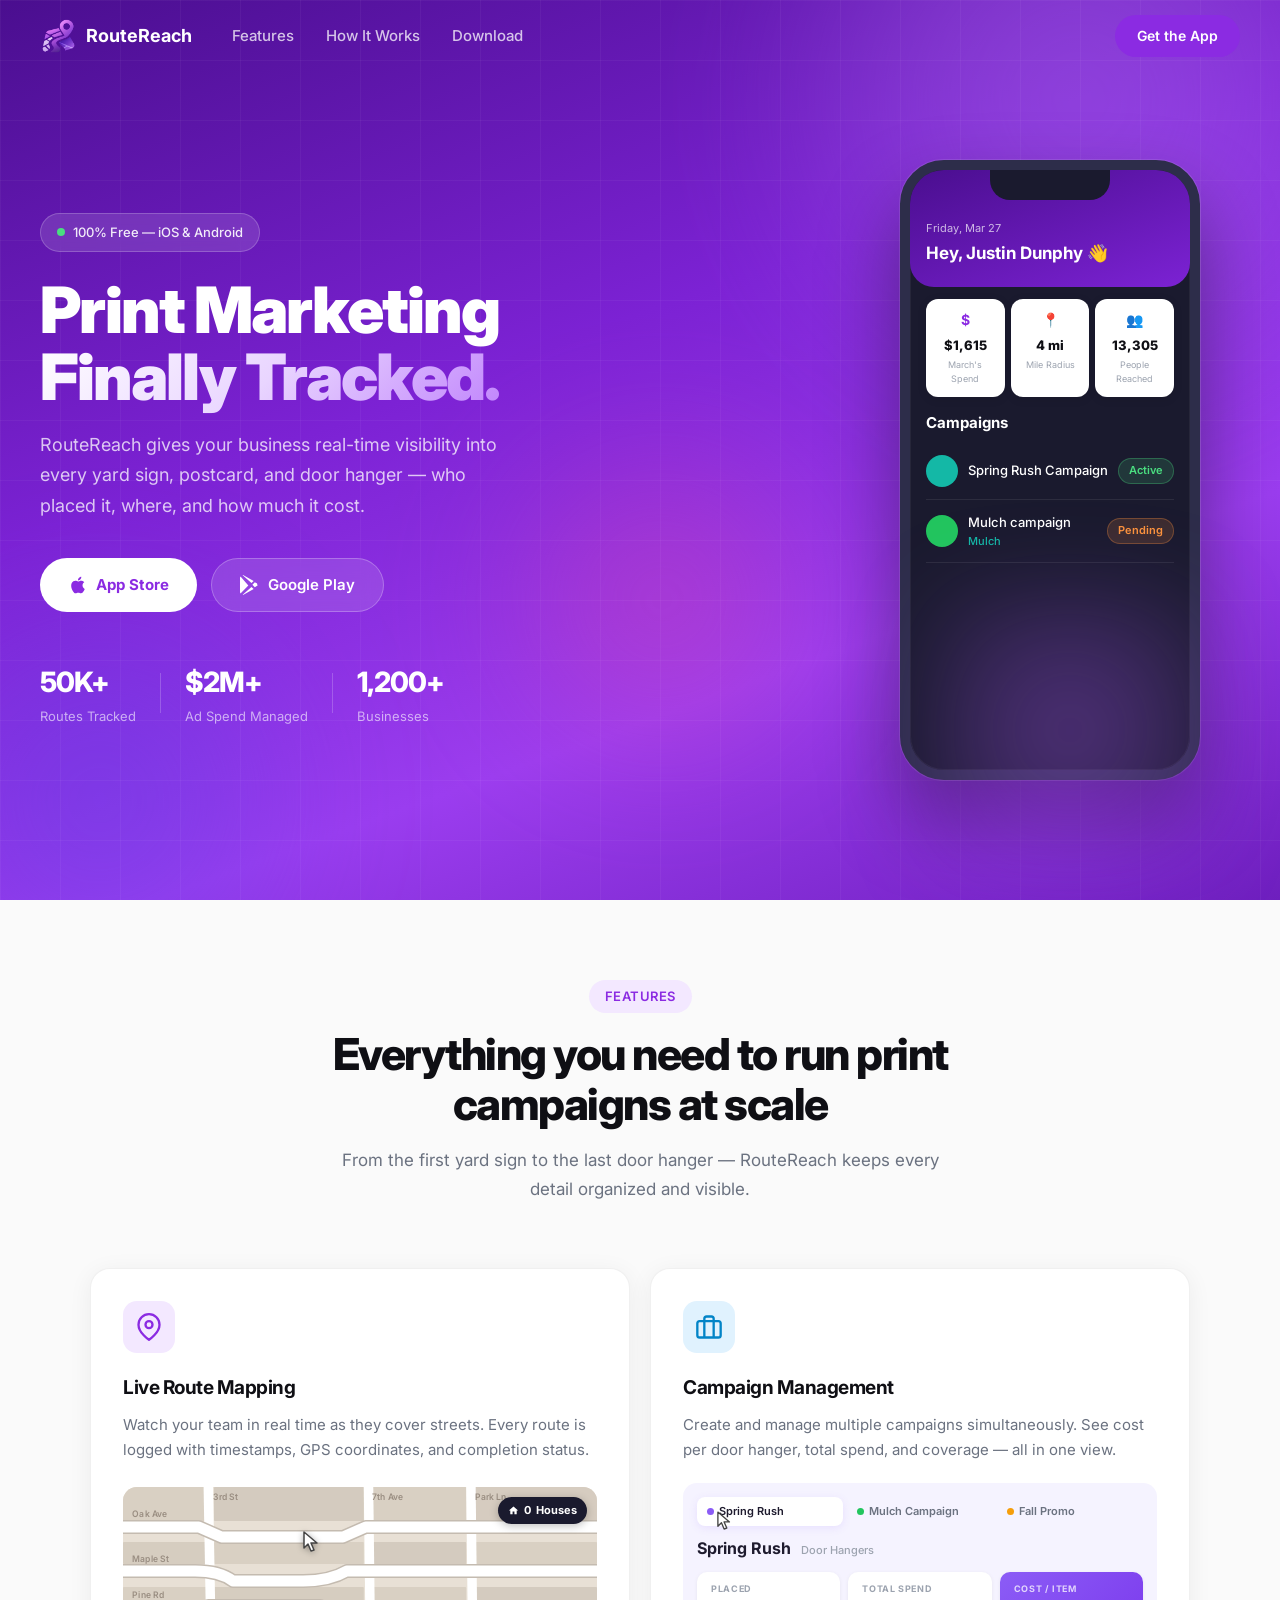
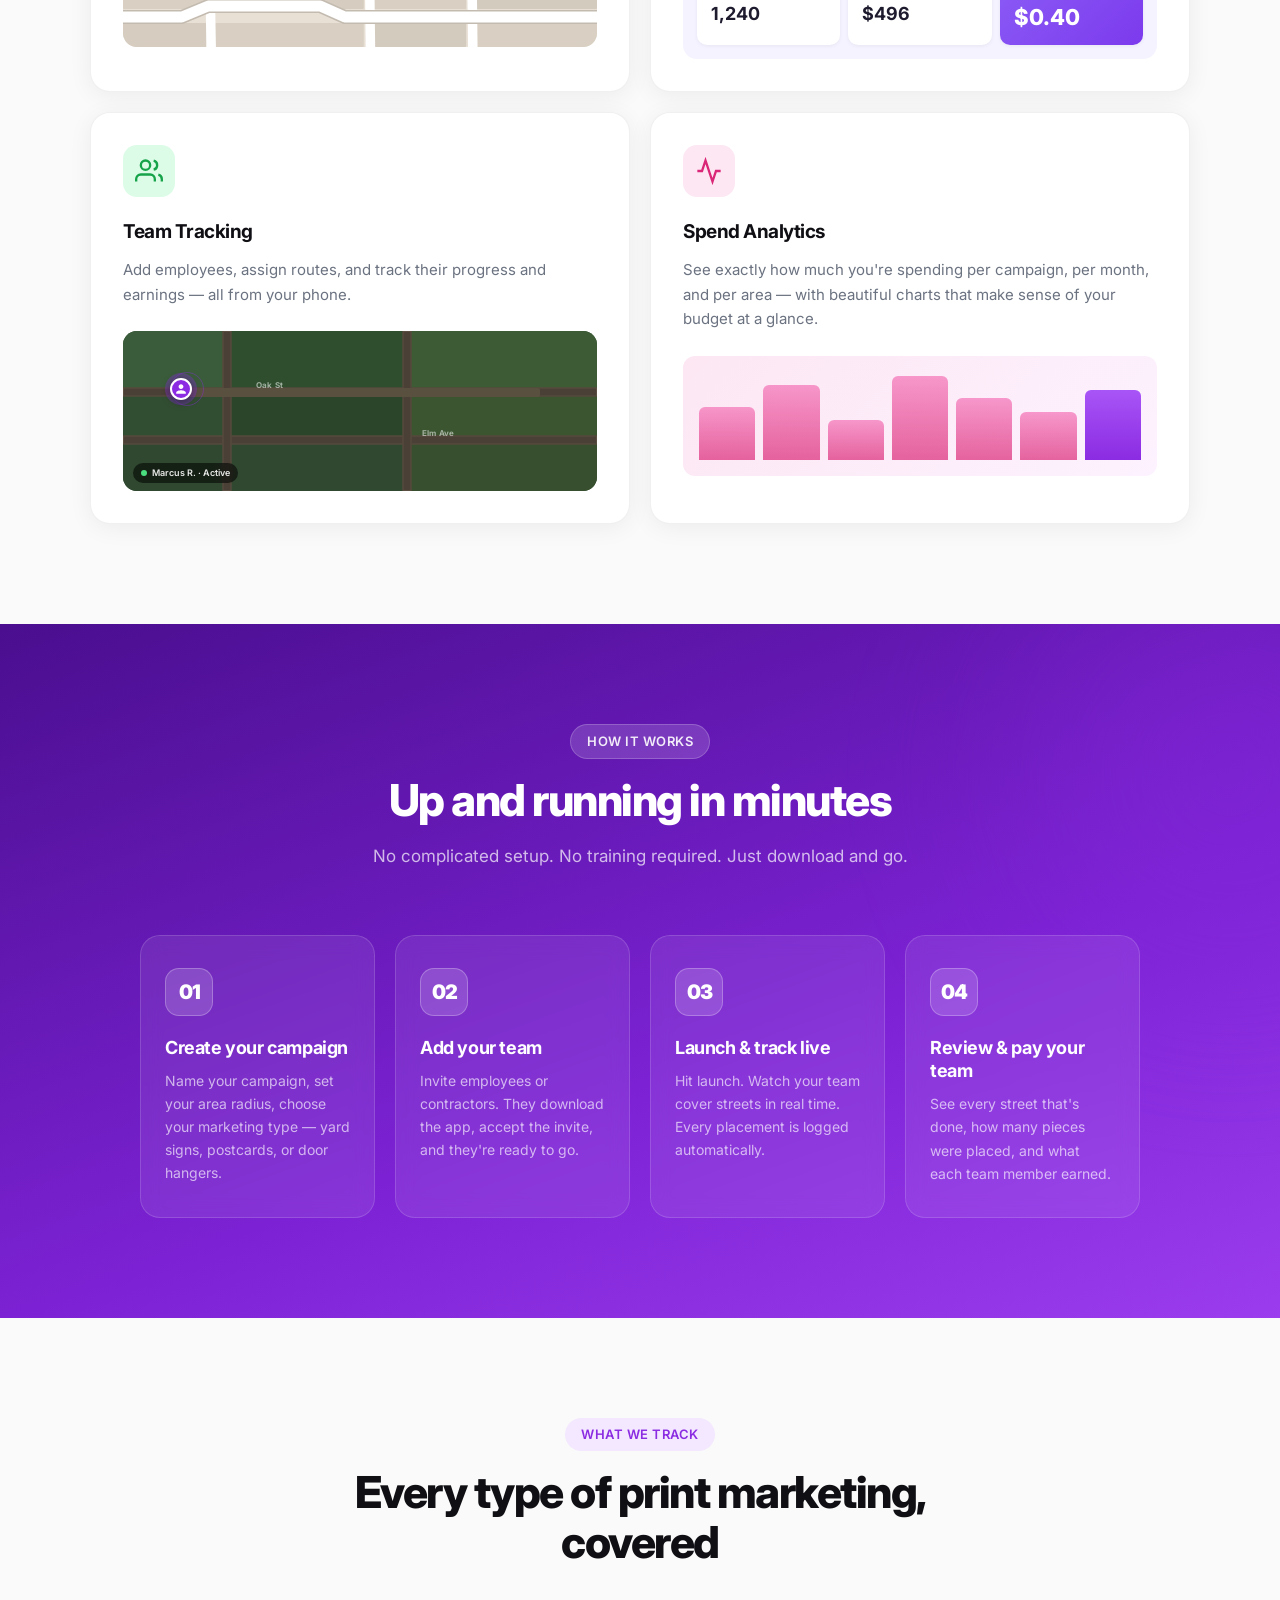
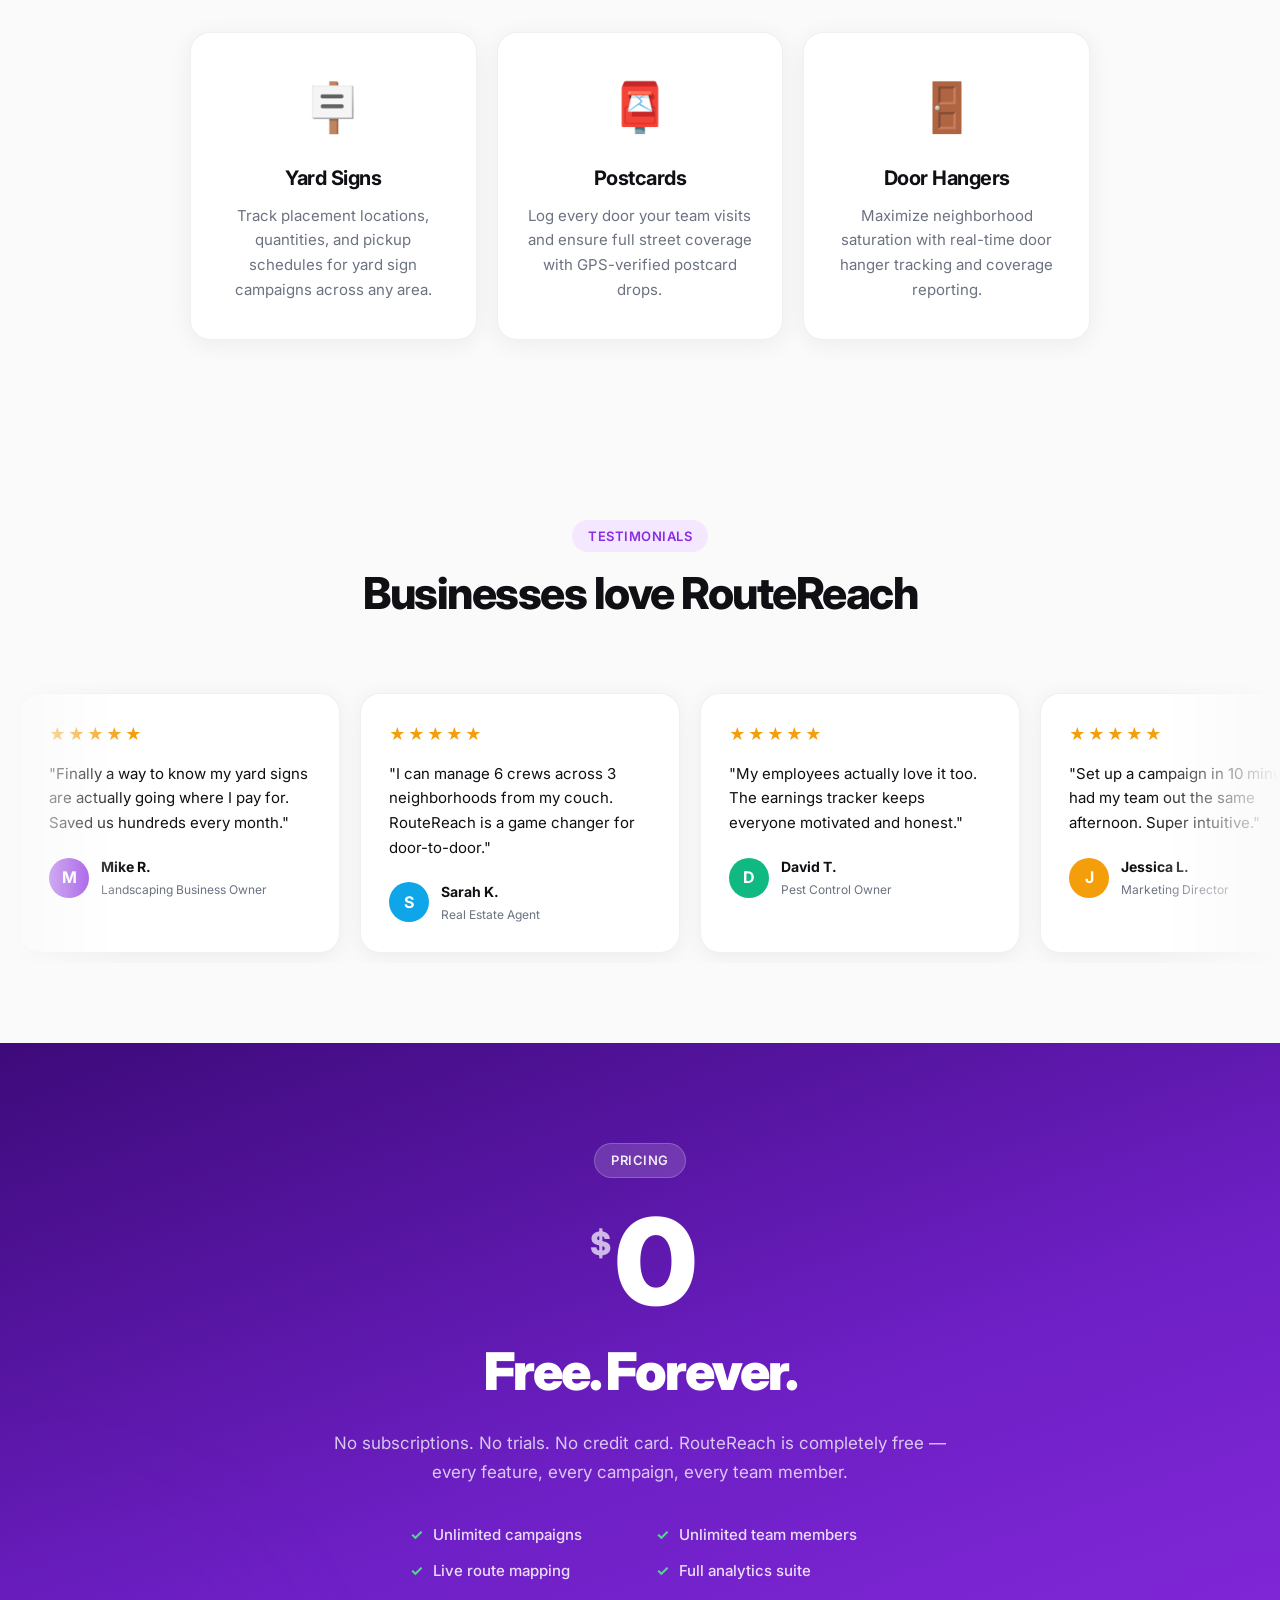
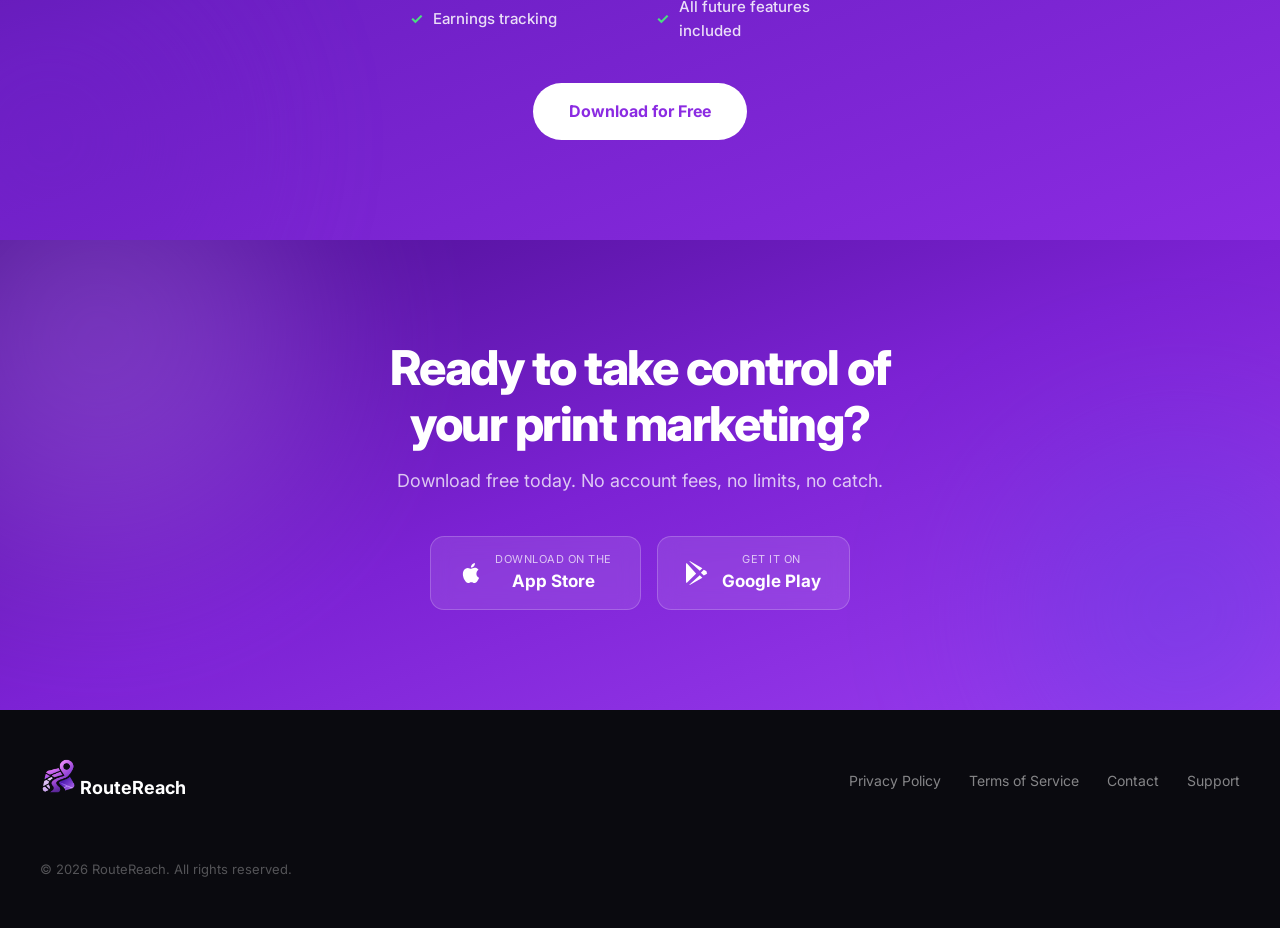
==== index.html @ 781f748a "Initial commit: RouteReach website" ====
<!DOCTYPE html>
<html lang="en">
<head>
  <meta charset="UTF-8" />
  <meta name="viewport" content="width=device-width, initial-scale=1.0" />
  <title>RouteReach — Print Marketing, Tracked.</title>
  <link rel="preconnect" href="https://fonts.googleapis.com" />
  <link rel="preconnect" href="https://fonts.gstatic.com" crossorigin />
  <link href="https://fonts.googleapis.com/css2?family=Inter:wght@300;400;500;600;700;800;900&display=swap" rel="stylesheet" />
  <link rel="stylesheet" href="styles.css" />
</head>
<body>

  <!-- NAV -->
  <nav class="nav" id="nav">
    <div class="nav-inner">
      <div class="nav-logo">
        <img src="RouteReachLOGO.png" alt="RouteReach" class="logo-img" />
        <span class="logo-text">RouteReach</span>
      </div>
      <div class="nav-links">
        <a href="#features">Features</a>
        <a href="#how-it-works">How It Works</a>
        <a href="#download">Download</a>
      </div>
      <div class="nav-cta">
        <a href="#download" class="btn-nav">Get the App</a>
      </div>
    </div>
  </nav>

  <!-- HERO -->
  <section class="hero" id="hero">
    <div class="hero-bg">
      <div class="orb orb-1"></div>
      <div class="orb orb-2"></div>
      <div class="orb orb-3"></div>
      <div class="grid-overlay"></div>
    </div>
    <div class="hero-content">
      <div class="hero-left">
        <div class="hero-badge reveal">
          <span class="badge-dot"></span>
          100% Free — iOS & Android
        </div>
        <h1 class="hero-title reveal">
          Print Marketing<br />
          <span class="gradient-text">Finally Tracked.</span>
        </h1>
        <p class="hero-sub reveal">
          RouteReach gives your business real-time visibility into every yard sign,
          postcard, and door hanger — who placed it, where, and how much it cost.
        </p>
        <div class="hero-buttons reveal">
          <a href="#download" class="btn-primary">
            <svg width="20" height="20" viewBox="0 0 24 24" fill="currentColor"><path d="M18.71 19.5c-.83 1.24-1.71 2.45-3.05 2.47-1.34.03-1.77-.79-3.29-.79-1.53 0-2 .77-3.27.82-1.31.05-2.3-1.32-3.14-2.53C4.25 17 2.94 12.45 4.7 9.39c.87-1.52 2.43-2.48 4.12-2.51 1.28-.02 2.5.87 3.29.87.78 0 2.26-1.07 3.8-.91.65.03 2.47.26 3.64 1.98-.09.06-2.17 1.28-2.15 3.81.03 3.02 2.65 4.03 2.68 4.04-.03.07-.42 1.44-1.38 2.83M13 3.5c.73-.83 1.94-1.46 2.94-1.5.13 1.17-.34 2.35-1.04 3.19-.69.85-1.83 1.51-2.95 1.42-.15-1.15.41-2.35 1.05-3.11z"/></svg>
            App Store
          </a>
          <a href="#download" class="btn-secondary">
            <svg width="20" height="20" viewBox="0 0 24 24" fill="currentColor"><path d="M3.18 23.76c.31.17.67.19 1.01.04l12.2-6.93-2.61-2.61-10.6 9.5zM.54 1.96C.2 2.34 0 2.9 0 3.63v16.74c0 .73.2 1.29.54 1.67l.09.08 9.38-9.38v-.22L.63 1.88l-.09.08zM20.54 10.27l-2.75-1.56-2.92 2.92 2.92 2.92 2.77-1.57c.79-.45.79-1.18-.02-1.71zM4.19.2L16.39 7.13l-2.61 2.61L3.18.24C3.52.09 3.88.11 4.19.2z"/></svg>
            Google Play
          </a>
        </div>
        <div class="hero-stats reveal">
          <div class="stat">
            <span class="stat-num">50K+</span>
            <span class="stat-label">Routes Tracked</span>
          </div>
          <div class="stat-divider"></div>
          <div class="stat">
            <span class="stat-num">$2M+</span>
            <span class="stat-label">Ad Spend Managed</span>
          </div>
          <div class="stat-divider"></div>
          <div class="stat">
            <span class="stat-num">1,200+</span>
            <span class="stat-label">Businesses</span>
          </div>
        </div>
      </div>
      <div class="hero-phone reveal">
      <div class="phone-frame">
        <div class="phone-screen">
          <div class="phone-header">
            <span class="phone-date">Friday, Mar 27</span>
            <h3 class="phone-greeting">Hey, Justin Dunphy 👋</h3>
          </div>
          <div class="phone-cards">
            <div class="phone-card">
              <div class="phone-card-icon">$</div>
              <div class="phone-card-value">$1,615</div>
              <div class="phone-card-label">March's Spend</div>
            </div>
            <div class="phone-card">
              <div class="phone-card-icon">📍</div>
              <div class="phone-card-value">4 mi</div>
              <div class="phone-card-label">Mile Radius</div>
            </div>
            <div class="phone-card">
              <div class="phone-card-icon">👥</div>
              <div class="phone-card-value">13,305</div>
              <div class="phone-card-label">People Reached</div>
            </div>
          </div>
          <div class="phone-section-title">Campaigns</div>
          <div class="phone-campaign">
            <div class="phone-campaign-dot teal"></div>
            <span>Spring Rush Campaign</span>
            <span class="phone-badge active">Active</span>
          </div>
          <div class="phone-campaign">
            <div class="phone-campaign-dot green"></div>
            <div>
              <div>Mulch campaign</div>
              <div class="phone-campaign-sub">Mulch</div>
            </div>
            <span class="phone-badge pending">Pending</span>
          </div>
        </div>
        <div class="phone-notch"></div>
      </div>
      <div class="phone-glow"></div>
    </div>
    </div>
  </section>

  <!-- FEATURES -->
  <section class="features" id="features">
    <div class="section-header reveal">
      <div class="section-badge">Features</div>
      <h2>Everything you need to run print campaigns at scale</h2>
      <p>From the first yard sign to the last door hanger — RouteReach keeps every detail organized and visible.</p>
    </div>

    <div class="features-grid">

      <div class="feature-card reveal card-large">
        <div class="feature-icon-wrap purple">
          <svg width="28" height="28" viewBox="0 0 24 24" fill="none" stroke="currentColor" stroke-width="2"><path d="M21 10c0 7-9 13-9 13s-9-6-9-13a9 9 0 0118 0z"/><circle cx="12" cy="10" r="3"/></svg>
        </div>
        <h3>Live Route Mapping</h3>
        <p>Watch your team in real time as they cover streets. Every route is logged with timestamps, GPS coordinates, and completion status.</p>
        <!-- Click-to-select map animation -->
        <div class="click-map" id="clickMap">

          <svg class="road-svg" viewBox="0 0 500 160" preserveAspectRatio="none" xmlns="http://www.w3.org/2000/svg">
            <!-- City blocks row 1 -->
            <rect x="0"   y="0"  width="88"  height="34" fill="#d9d0c3" rx="1"/>
            <rect x="96"  y="0"  width="158" height="34" fill="#d4cbbf" rx="1"/>
            <rect x="262" y="0"  width="100" height="34" fill="#d9d0c3" rx="1"/>
            <rect x="370" y="0"  width="130" height="34" fill="#d6ccc0" rx="1"/>
            <!-- City blocks row 2 -->
            <rect x="0"   y="55" width="88"  height="22" fill="#d6cdc0" rx="1"/>
            <rect x="96"  y="55" width="158" height="22" fill="#d9d0c3" rx="1"/>
            <rect x="262" y="55" width="100" height="22" fill="#d4cbbf" rx="1"/>
            <rect x="370" y="55" width="130" height="22" fill="#d9d0c3" rx="1"/>
            <!-- City blocks row 3 -->
            <rect x="0"   y="100" width="88"  height="22" fill="#d9d0c3" rx="1"/>
            <rect x="96"  y="100" width="158" height="22" fill="#d6cdc0" rx="1"/>
            <rect x="262" y="100" width="100" height="22" fill="#d9d0c3" rx="1"/>
            <rect x="370" y="100" width="130" height="22" fill="#d4cbbf" rx="1"/>
            <!-- City blocks row 4 -->
            <rect x="0"   y="136" width="88"  height="24" fill="#d6cdc0" rx="1"/>
            <rect x="96"  y="136" width="158" height="24" fill="#d9d0c3" rx="1"/>
            <rect x="262" y="136" width="100" height="24" fill="#d4cbbf" rx="1"/>
            <rect x="370" y="136" width="130" height="24" fill="#d9d0c3" rx="1"/>

            <!-- Cross-streets (white) -->
            <line x1="90"  y1="0" x2="93"  y2="160" stroke="#fff" stroke-width="10"/>
            <line x1="259" y1="0" x2="261" y2="160" stroke="#fff" stroke-width="10"/>
            <line x1="367" y1="0" x2="369" y2="160" stroke="#fff" stroke-width="10"/>

            <!-- Road shadow/outline layer -->
            <path d="M -5,40 L 80,40 L 104,50 L 232,50 L 256,40 L 505,40"
                  fill="none" stroke="#c4bbb0" stroke-width="14" stroke-linecap="round" stroke-linejoin="round"/>
            <path d="M -5,84 L 76,84 Q 102,84 116,94 L 190,94 Q 218,94 236,84 L 505,84"
                  fill="none" stroke="#c4bbb0" stroke-width="14" stroke-linecap="round" stroke-linejoin="round"/>
            <path d="M -5,130 L 62,130 L 90,119 L 208,119 L 234,130 L 505,130"
                  fill="none" stroke="#c4bbb0" stroke-width="14" stroke-linecap="round" stroke-linejoin="round"/>

            <!-- Selectable roads — white base, green when .selected -->
            <path id="cmStreet0" class="cm-road"
                  d="M -5,40 L 80,40 L 104,50 L 232,50 L 256,40 L 505,40"/>
            <path id="cmStreet1" class="cm-road"
                  d="M -5,84 L 76,84 Q 102,84 116,94 L 190,94 Q 218,94 236,84 L 505,84"/>
            <path id="cmStreet2" class="cm-road"
                  d="M -5,130 L 62,130 L 90,119 L 208,119 L 234,130 L 505,130"/>

            <!-- Street name labels -->
            <text x="10" y="30"  class="road-label">Oak Ave</text>
            <text x="10" y="75"  class="road-label">Maple St</text>
            <text x="10" y="111" class="road-label">Pine Rd</text>
            <!-- Cross-street labels -->
            <text x="95"  y="13" class="road-label">3rd St</text>
            <text x="263" y="13" class="road-label">7th Ave</text>
            <text x="371" y="13" class="road-label">Park Ln</text>
          </svg>

          <!-- Cursor -->
          <div class="map-cursor" id="mapCursor">
            <svg width="18" height="22" viewBox="0 0 18 22" fill="none">
              <path d="M1 1L1 17L5 13L8 20L11 19L8 12L14 12Z" fill="white" stroke="#444" stroke-width="1.5" stroke-linejoin="round"/>
            </svg>
            <div class="cursor-ripple" id="cursorRipple"></div>
          </div>

          <!-- House counter top-right -->
          <div class="house-counter" id="houseCounter">
            <svg width="11" height="11" viewBox="0 0 24 24" fill="currentColor"><path d="M10 20v-6h4v6h5v-8h3L12 3 2 12h3v8z"/></svg>
            <span id="houseCountNum">0</span> Houses
          </div>

          <!-- Toast -->
          <div class="house-toast" id="houseToast">+32 houses</div>

        </div>
      </div>

      <div class="feature-card reveal card-large">
        <div class="feature-icon-wrap blue">
          <svg width="28" height="28" viewBox="0 0 24 24" fill="none" stroke="currentColor" stroke-width="2"><rect x="2" y="7" width="20" height="14" rx="2"/><path d="M16 21V5a2 2 0 00-2-2h-4a2 2 0 00-2 2v16"/></svg>
        </div>
        <h3>Campaign Management</h3>
        <p>Create and manage multiple campaigns simultaneously. See cost per door hanger, total spend, and coverage — all in one view.</p>
        <!-- Campaign switcher animation -->
        <div class="camp-demo" id="campDemo">
          <!-- Tab row -->
          <div class="camp-tabs">
            <div class="camp-tab selected" id="campItem0">
              <span class="camp-tab-dot" style="background:#8b5cf6"></span>
              Spring Rush
            </div>
            <div class="camp-tab" id="campItem1">
              <span class="camp-tab-dot" style="background:#22c55e"></span>
              Mulch Campaign
            </div>
            <div class="camp-tab" id="campItem2">
              <span class="camp-tab-dot" style="background:#f59e0b"></span>
              Fall Promo
            </div>
          </div>
          <!-- Detail body -->
          <div class="camp-body">
            <div class="camp-body-header">
              <span class="camp-body-name" id="campDetailName">Spring Rush</span>
              <span class="camp-body-type" id="campStatType">Door Hangers</span>
            </div>
            <div class="camp-stats-row">
              <div class="camp-stat-box">
                <div class="camp-stat-lbl">Placed</div>
                <div class="camp-stat-val" id="campStatPlaced">1,240</div>
              </div>
              <div class="camp-stat-box">
                <div class="camp-stat-lbl">Total Spend</div>
                <div class="camp-stat-val" id="campStatSpend">$496</div>
              </div>
              <div class="camp-stat-box camp-highlight-box">
                <div class="camp-stat-lbl">Cost / Item</div>
                <div class="camp-stat-val camp-highlight-val" id="campStatCost">$0.40</div>
              </div>
            </div>
          </div>
          <!-- Animated cursor -->
          <div class="camp-cursor" id="campCursor">
            <svg width="16" height="20" viewBox="0 0 18 22" fill="none">
              <path d="M1 1L1 17L5 13L8 20L11 19L8 12L14 12Z" fill="white" stroke="#444" stroke-width="1.5" stroke-linejoin="round"/>
            </svg>
            <div class="camp-ripple" id="campRipple"></div>
          </div>
        </div>
      </div>

      <div class="feature-card reveal card-large">
        <div class="feature-icon-wrap green">
          <svg width="28" height="28" viewBox="0 0 24 24" fill="none" stroke="currentColor" stroke-width="2"><path d="M17 21v-2a4 4 0 00-4-4H5a4 4 0 00-4 4v2"/><circle cx="9" cy="7" r="4"/><path d="M23 21v-2a4 4 0 00-3-3.87M16 3.13a4 4 0 010 7.75"/></svg>
        </div>
        <h3>Team Tracking</h3>
        <p>Add employees, assign routes, and track their progress and earnings — all from your phone.</p>
        <!-- Walker animation (reused from route mapping) -->
        <div class="live-map">
          <div class="sat-block sb-1"></div>
          <div class="sat-block sb-2"></div>
          <div class="sat-block sb-3"></div>
          <div class="sat-block sb-4"></div>
          <div class="sat-block sb-5"></div>
          <div class="sat-block sb-6"></div>
          <div class="sat-block sb-7"></div>
          <div class="sat-block sb-8"></div>
          <div class="sat-street sat-h" style="top:38%"></div>
          <div class="sat-street sat-h" style="top:68%"></div>
          <div class="sat-street sat-v" style="left:22%"></div>
          <div class="sat-street sat-v" style="left:60%"></div>
          <div class="sat-label" style="top:30%; left:28%">Oak St</div>
          <div class="sat-label" style="top:60%; left:63%">Elm Ave</div>
          <div class="active-street">
            <div class="street-complete-fill"></div>
          </div>
          <div class="emp-walker">
            <div class="walker-avatar">
              <svg width="12" height="12" viewBox="0 0 24 24" fill="white"><path d="M12 12c2.7 0 4.8-2.1 4.8-4.8S14.7 2.4 12 2.4 7.2 4.5 7.2 7.2 9.3 12 12 12zm0 2.4c-3.2 0-9.6 1.6-9.6 4.8v2.4h19.2v-2.4c0-3.2-6.4-4.8-9.6-4.8z"/></svg>
            </div>
            <div class="walker-pulse"></div>
          </div>
          <div class="complete-badge">
            <svg width="12" height="12" viewBox="0 0 24 24" fill="none" stroke="currentColor" stroke-width="3"><polyline points="20 6 9 17 4 12"/></svg>
            Complete
          </div>
          <div class="gps-ring"></div>
          <div class="map-stat-overlay">
            <div class="map-stat-row">
              <span class="map-stat-dot"></span>
              <span class="map-stat-text">Marcus R. · Active</span>
            </div>
          </div>
        </div>
      </div>

      <div class="feature-card reveal card-large card-right">
        <div class="feature-icon-wrap pink">
          <svg width="28" height="28" viewBox="0 0 24 24" fill="none" stroke="currentColor" stroke-width="2"><polyline points="22 12 18 12 15 21 9 3 6 12 2 12"/></svg>
        </div>
        <h3>Spend Analytics</h3>
        <p>See exactly how much you're spending per campaign, per month, and per area — with beautiful charts that make sense of your budget at a glance.</p>
        <div class="feature-visual chart-visual">
          <div class="chart-bar" style="height:60%"></div>
          <div class="chart-bar" style="height:85%"></div>
          <div class="chart-bar" style="height:45%"></div>
          <div class="chart-bar" style="height:95%"></div>
          <div class="chart-bar" style="height:70%"></div>
          <div class="chart-bar" style="height:55%"></div>
          <div class="chart-bar active" style="height:80%"></div>
        </div>
      </div>

    </div>
  </section>

  <!-- HOW IT WORKS -->
  <section class="how-it-works" id="how-it-works">
    <div class="hiw-bg">
      <div class="orb orb-4"></div>
    </div>
    <div class="section-header reveal">
      <div class="section-badge light">How It Works</div>
      <h2>Up and running in minutes</h2>
      <p>No complicated setup. No training required. Just download and go.</p>
    </div>

    <div class="steps-grid">
      <div class="step-card reveal">
        <div class="step-num-badge">01</div>
        <h3>Create your campaign</h3>
        <p>Name your campaign, set your area radius, choose your marketing type — yard signs, postcards, or door hangers.</p>
      </div>
      <div class="step-card reveal">
        <div class="step-num-badge">02</div>
        <h3>Add your team</h3>
        <p>Invite employees or contractors. They download the app, accept the invite, and they're ready to go.</p>
      </div>
      <div class="step-card reveal">
        <div class="step-num-badge">03</div>
        <h3>Launch & track live</h3>
        <p>Hit launch. Watch your team cover streets in real time. Every placement is logged automatically.</p>
      </div>
      <div class="step-card reveal">
        <div class="step-num-badge">04</div>
        <h3>Review & pay your team</h3>
        <p>See every street that's done, how many pieces were placed, and what each team member earned.</p>
      </div>
    </div>
  </section>

  <!-- MARKETING TYPES -->
  <section class="types-section">
    <div class="section-header reveal">
      <div class="section-badge">What We Track</div>
      <h2>Every type of print marketing, covered</h2>
    </div>
    <div class="types-grid">
      <div class="type-card reveal">
        <div class="type-emoji">🪧</div>
        <h3>Yard Signs</h3>
        <p>Track placement locations, quantities, and pickup schedules for yard sign campaigns across any area.</p>
      </div>
      <div class="type-card reveal">
        <div class="type-emoji">📮</div>
        <h3>Postcards</h3>
        <p>Log every door your team visits and ensure full street coverage with GPS-verified postcard drops.</p>
      </div>
      <div class="type-card reveal">
        <div class="type-emoji">🚪</div>
        <h3>Door Hangers</h3>
        <p>Maximize neighborhood saturation with real-time door hanger tracking and coverage reporting.</p>
      </div>
    </div>
  </section>

  <!-- SOCIAL PROOF -->
  <section class="social-proof">
    <div class="section-header reveal">
      <div class="section-badge">Testimonials</div>
      <h2>Businesses love RouteReach</h2>
    </div>
    <div class="testimonials-track">
      <div class="testimonials-inner">
        <div class="testimonial">
          <div class="testimonial-stars">★★★★★</div>
          <p>"Finally a way to know my yard signs are actually going where I pay for. Saved us hundreds every month."</p>
          <div class="testimonial-author">
            <div class="author-avatar" style="background:#8B2BE2">M</div>
            <div>
              <div class="author-name">Mike R.</div>
              <div class="author-role">Landscaping Business Owner</div>
            </div>
          </div>
        </div>
        <div class="testimonial">
          <div class="testimonial-stars">★★★★★</div>
          <p>"I can manage 6 crews across 3 neighborhoods from my couch. RouteReach is a game changer for door-to-door."</p>
          <div class="testimonial-author">
            <div class="author-avatar" style="background:#0ea5e9">S</div>
            <div>
              <div class="author-name">Sarah K.</div>
              <div class="author-role">Real Estate Agent</div>
            </div>
          </div>
        </div>
        <div class="testimonial">
          <div class="testimonial-stars">★★★★★</div>
          <p>"My employees actually love it too. The earnings tracker keeps everyone motivated and honest."</p>
          <div class="testimonial-author">
            <div class="author-avatar" style="background:#10b981">D</div>
            <div>
              <div class="author-name">David T.</div>
              <div class="author-role">Pest Control Owner</div>
            </div>
          </div>
        </div>
        <div class="testimonial">
          <div class="testimonial-stars">★★★★★</div>
          <p>"Set up a campaign in 10 minutes, had my team out the same afternoon. Super intuitive."</p>
          <div class="testimonial-author">
            <div class="author-avatar" style="background:#f59e0b">J</div>
            <div>
              <div class="author-name">Jessica L.</div>
              <div class="author-role">Marketing Director</div>
            </div>
          </div>
        </div>
        <div class="testimonial">
          <div class="testimonial-stars">★★★★★</div>
          <p>"The spend analytics alone is worth it. I cut our wasted budget by 30% in the first month."</p>
          <div class="testimonial-author">
            <div class="author-avatar" style="background:#ef4444">C</div>
            <div>
              <div class="author-name">Carlos M.</div>
              <div class="author-role">Home Services Franchise</div>
            </div>
          </div>
        </div>
        <!-- duplicate for loop -->
        <div class="testimonial">
          <div class="testimonial-stars">★★★★★</div>
          <p>"Finally a way to know my yard signs are actually going where I pay for. Saved us hundreds every month."</p>
          <div class="testimonial-author">
            <div class="author-avatar" style="background:#8B2BE2">M</div>
            <div>
              <div class="author-name">Mike R.</div>
              <div class="author-role">Landscaping Business Owner</div>
            </div>
          </div>
        </div>
        <div class="testimonial">
          <div class="testimonial-stars">★★★★★</div>
          <p>"I can manage 6 crews across 3 neighborhoods from my couch. RouteReach is a game changer for door-to-door."</p>
          <div class="testimonial-author">
            <div class="author-avatar" style="background:#0ea5e9">S</div>
            <div>
              <div class="author-name">Sarah K.</div>
              <div class="author-role">Real Estate Agent</div>
            </div>
          </div>
        </div>
        <div class="testimonial">
          <div class="testimonial-stars">★★★★★</div>
          <p>"My employees actually love it too. The earnings tracker keeps everyone motivated and honest."</p>
          <div class="testimonial-author">
            <div class="author-avatar" style="background:#10b981">D</div>
            <div>
              <div class="author-name">David T.</div>
              <div class="author-role">Pest Control Owner</div>
            </div>
          </div>
        </div>
      </div>
    </div>
  </section>

  <!-- FREE FOREVER -->
  <section class="free-section" id="pricing">
    <div class="free-bg">
      <div class="orb orb-5"></div>
    </div>
    <div class="free-inner">
      <div class="free-tag reveal">Pricing</div>
      <div class="free-price-display reveal">
        <span class="free-dollar">$</span>
        <span class="free-zero">0</span>
      </div>
      <h2 class="free-headline reveal">Free. Forever.</h2>
      <p class="free-sub reveal">No subscriptions. No trials. No credit card. RouteReach is completely free — every feature, every campaign, every team member.</p>
      <div class="free-perks reveal">
        <div class="free-perk"><span class="check">✓</span> Unlimited campaigns</div>
        <div class="free-perk"><span class="check">✓</span> Unlimited team members</div>
        <div class="free-perk"><span class="check">✓</span> Live route mapping</div>
        <div class="free-perk"><span class="check">✓</span> Full analytics suite</div>
        <div class="free-perk"><span class="check">✓</span> Earnings tracking</div>
        <div class="free-perk"><span class="check">✓</span> All future features included</div>
      </div>
      <a href="#download" class="btn-primary free-cta reveal">Download for Free</a>
    </div>
  </section>

  <!-- DOWNLOAD CTA -->
  <section class="download-cta" id="download">
    <div class="cta-bg">
      <div class="orb orb-6"></div>
      <div class="orb orb-7"></div>
    </div>
    <div class="cta-content reveal">
      <h2>Ready to take control of your print marketing?</h2>
      <p>Download free today. No account fees, no limits, no catch.</p>
      <div class="cta-buttons">
        <a href="#" class="btn-store">
          <svg width="24" height="24" viewBox="0 0 24 24" fill="currentColor"><path d="M18.71 19.5c-.83 1.24-1.71 2.45-3.05 2.47-1.34.03-1.77-.79-3.29-.79-1.53 0-2 .77-3.27.82-1.31.05-2.3-1.32-3.14-2.53C4.25 17 2.94 12.45 4.7 9.39c.87-1.52 2.43-2.48 4.12-2.51 1.28-.02 2.5.87 3.29.87.78 0 2.26-1.07 3.8-.91.65.03 2.47.26 3.64 1.98-.09.06-2.17 1.28-2.15 3.81.03 3.02 2.65 4.03 2.68 4.04-.03.07-.42 1.44-1.38 2.83M13 3.5c.73-.83 1.94-1.46 2.94-1.5.13 1.17-.34 2.35-1.04 3.19-.69.85-1.83 1.51-2.95 1.42-.15-1.15.41-2.35 1.05-3.11z"/></svg>
          <div>
            <div class="store-sub">Download on the</div>
            <div class="store-name">App Store</div>
          </div>
        </a>
        <a href="#" class="btn-store">
          <svg width="24" height="24" viewBox="0 0 24 24" fill="currentColor"><path d="M3.18 23.76c.31.17.67.19 1.01.04l12.2-6.93-2.61-2.61-10.6 9.5zM.54 1.96C.2 2.34 0 2.9 0 3.63v16.74c0 .73.2 1.29.54 1.67l.09.08 9.38-9.38v-.22L.63 1.88l-.09.08zM20.54 10.27l-2.75-1.56-2.92 2.92 2.92 2.92 2.77-1.57c.79-.45.79-1.18-.02-1.71zM4.19.2L16.39 7.13l-2.61 2.61L3.18.24C3.52.09 3.88.11 4.19.2z"/></svg>
          <div>
            <div class="store-sub">Get it on</div>
            <div class="store-name">Google Play</div>
          </div>
        </a>
      </div>
    </div>
  </section>

  <!-- FOOTER -->
  <footer class="footer">
    <div class="footer-inner">
      <div class="footer-logo">
        <img src="RouteReachLOGO.png" alt="RouteReach" class="logo-img" />
        <span class="logo-text">RouteReach</span>
      </div>
      <div class="footer-links">
        <a href="privacy.html">Privacy Policy</a>
        <a href="terms.html">Terms of Service</a>
        <a href="#">Contact</a>
        <a href="#">Support</a>
      </div>
      <div class="footer-copy">© 2026 RouteReach. All rights reserved.</div>
    </div>
  </footer>

  <script src="script.js"></script>
</body>
</html>
---- styles.css ----
/* ============================================================
   ROUTEREACH — STYLES
   ============================================================ */

*, *::before, *::after {
  box-sizing: border-box;
  margin: 0;
  padding: 0;
}

:root {
  --purple: #8B2BE2;
  --purple-light: #a855f7;
  --purple-dark: #6d1fc4;
  --purple-pale: #f3e8ff;
  --bg: #fafafa;
  --bg-dark: #0a0a0f;
  --text: #0f0f14;
  --text-muted: #6b7280;
  --white: #ffffff;
  --border: rgba(139, 43, 226, 0.15);
  --card-shadow: 0 4px 24px rgba(0,0,0,0.06);
  --card-shadow-hover: 0 12px 40px rgba(139,43,226,0.15);
  --radius: 20px;
  --radius-sm: 12px;
}

html {
  scroll-behavior: smooth;
}

body {
  font-family: 'Inter', -apple-system, BlinkMacSystemFont, sans-serif;
  background: var(--bg);
  color: var(--text);
  overflow-x: hidden;
  line-height: 1.6;
}

/* ============================================================
   NAV
   ============================================================ */
.nav {
  position: fixed;
  top: 0;
  left: 0;
  right: 0;
  z-index: 100;
  padding: 0 24px;
  height: 72px;
  display: flex;
  align-items: center;
  transition: background 0.3s, backdrop-filter 0.3s, box-shadow 0.3s;
}

.nav.scrolled {
  background: rgba(255,255,255,0.85);
  backdrop-filter: blur(20px);
  -webkit-backdrop-filter: blur(20px);
  box-shadow: 0 1px 0 rgba(0,0,0,0.08);
}

.nav.scrolled .logo-text {
  color: var(--text);
}

.nav.scrolled .nav-links a {
  color: var(--text-muted);
}

.nav.scrolled .nav-links a:hover {
  color: var(--purple);
}

.nav-inner {
  max-width: 1200px;
  width: 100%;
  margin: 0 auto;
  display: flex;
  align-items: center;
  gap: 40px;
}

.nav-logo {
  display: flex;
  align-items: center;
  gap: 10px;
  text-decoration: none;
}

.logo-img {
  width: 36px;
  height: 36px;
  object-fit: contain;
  border-radius: 8px;
}

.logo-text {
  font-weight: 700;
  font-size: 18px;
  color: white;
  transition: color 0.3s;
}


.nav-links {
  display: flex;
  gap: 32px;
}

.nav-links a {
  text-decoration: none;
  font-size: 15px;
  font-weight: 500;
  color: rgba(255,255,255,0.75);
  transition: color 0.3s;
}

.nav-links a:hover {
  color: var(--purple);
}


.nav-cta {
  margin-left: auto;
}

.btn-nav {
  display: inline-flex;
  align-items: center;
  padding: 10px 22px;
  border-radius: 100px;
  background: var(--purple);
  color: white;
  font-size: 14px;
  font-weight: 600;
  text-decoration: none;
  transition: transform 0.2s, box-shadow 0.2s;
}

.btn-nav:hover {
  transform: translateY(-1px);
  box-shadow: 0 6px 20px rgba(139,43,226,0.35);
}

/* ============================================================
   HERO
   ============================================================ */
.hero {
  min-height: 100vh;
  background: linear-gradient(160deg, #4a0e8f 0%, #7c22d4 40%, #9b3def 70%, #6e1fbe 100%);
  display: flex;
  align-items: center;
  position: relative;
  overflow: hidden;
  padding: 120px 24px 80px;
}

.hero-bg {
  position: absolute;
  inset: 0;
  pointer-events: none;
  z-index: 1;
}

.orb {
  position: absolute;
  border-radius: 50%;
  filter: blur(80px);
  opacity: 0.4;
}

.orb-1 {
  width: 600px;
  height: 600px;
  background: radial-gradient(circle, #c084fc, transparent);
  top: -200px;
  right: -100px;
  animation: orbFloat 8s ease-in-out infinite;
}

.orb-2 {
  width: 400px;
  height: 400px;
  background: radial-gradient(circle, #4f46e5, transparent);
  bottom: -100px;
  left: -100px;
  animation: orbFloat 10s ease-in-out infinite reverse;
}

.orb-3 {
  width: 300px;
  height: 300px;
  background: radial-gradient(circle, #ec4899, transparent);
  top: 50%;
  left: 40%;
  animation: orbFloat 12s ease-in-out infinite;
}

.orb-4 {
  width: 500px;
  height: 500px;
  background: radial-gradient(circle, #8B2BE2, transparent);
  top: -100px;
  right: -200px;
  animation: orbFloat 9s ease-in-out infinite;
}

.orb-5 {
  width: 400px;
  height: 400px;
  background: radial-gradient(circle, #6d1fc4, transparent);
  bottom: -100px;
  left: -150px;
  animation: orbFloat 11s ease-in-out infinite reverse;
}

.orb-6 {
  width: 500px;
  height: 500px;
  background: radial-gradient(circle, #c084fc, transparent);
  top: -150px;
  left: -150px;
  animation: orbFloat 8s ease-in-out infinite;
}

.orb-7 {
  width: 400px;
  height: 400px;
  background: radial-gradient(circle, #4f46e5, transparent);
  bottom: -100px;
  right: -100px;
  animation: orbFloat 12s ease-in-out infinite reverse;
}

@keyframes orbFloat {
  0%, 100% { transform: translate(0, 0) scale(1); }
  33% { transform: translate(20px, -30px) scale(1.05); }
  66% { transform: translate(-15px, 20px) scale(0.97); }
}

.grid-overlay {
  position: absolute;
  inset: 0;
  background-image:
    linear-gradient(rgba(255,255,255,0.04) 1px, transparent 1px),
    linear-gradient(90deg, rgba(255,255,255,0.04) 1px, transparent 1px);
  background-size: 60px 60px;
}

.hero-content {
  max-width: 1200px;
  width: 100%;
  margin: 0 auto;
  display: grid;
  grid-template-columns: 1fr auto;
  gap: 60px;
  align-items: center;
  position: relative;
  z-index: 2;
}

.hero-left {
  display: flex;
  flex-direction: column;
}

.hero-badge {
  display: inline-flex;
  align-items: center;
  gap: 8px;
  background: rgba(255,255,255,0.12);
  border: 1px solid rgba(255,255,255,0.2);
  backdrop-filter: blur(10px);
  border-radius: 100px;
  padding: 8px 16px;
  font-size: 13px;
  font-weight: 500;
  color: rgba(255,255,255,0.9);
  margin-bottom: 24px;
  width: fit-content;
}

.badge-dot {
  width: 8px;
  height: 8px;
  background: #4ade80;
  border-radius: 50%;
  animation: pulse 2s ease-in-out infinite;
}

@keyframes pulse {
  0%, 100% { box-shadow: 0 0 0 0 rgba(74,222,128,0.4); }
  50% { box-shadow: 0 0 0 6px rgba(74,222,128,0); }
}

.hero-title {
  font-size: clamp(42px, 5vw, 72px);
  font-weight: 900;
  line-height: 1.05;
  color: white;
  letter-spacing: -2px;
  margin-bottom: 20px;
}

.gradient-text {
  background: linear-gradient(135deg, #fff 0%, #e9d5ff 50%, #c084fc 100%);
  -webkit-background-clip: text;
  -webkit-text-fill-color: transparent;
  background-clip: text;
}

.hero-sub {
  font-size: 18px;
  color: rgba(255,255,255,0.75);
  max-width: 480px;
  line-height: 1.7;
  margin-bottom: 36px;
}

.hero-buttons {
  display: flex;
  gap: 14px;
  flex-wrap: wrap;
  margin-bottom: 48px;
}

.btn-primary {
  display: inline-flex;
  align-items: center;
  gap: 8px;
  padding: 14px 28px;
  border-radius: 100px;
  background: white;
  color: var(--purple);
  font-size: 15px;
  font-weight: 700;
  text-decoration: none;
  transition: transform 0.2s, box-shadow 0.2s;
}

.btn-primary:hover {
  transform: translateY(-2px);
  box-shadow: 0 8px 30px rgba(255,255,255,0.3);
}

.btn-secondary {
  display: inline-flex;
  align-items: center;
  gap: 8px;
  padding: 14px 28px;
  border-radius: 100px;
  background: rgba(255,255,255,0.12);
  border: 1px solid rgba(255,255,255,0.25);
  color: white;
  font-size: 15px;
  font-weight: 600;
  text-decoration: none;
  backdrop-filter: blur(10px);
  transition: transform 0.2s, background 0.2s;
}

.btn-secondary:hover {
  transform: translateY(-2px);
  background: rgba(255,255,255,0.2);
}

.hero-stats {
  display: flex;
  gap: 0;
  align-items: center;
}

.stat {
  display: flex;
  flex-direction: column;
  padding: 0 24px;
}

.stat:first-child {
  padding-left: 0;
}

.stat-num {
  font-size: 28px;
  font-weight: 800;
  color: white;
  letter-spacing: -1px;
}

.stat-label {
  font-size: 13px;
  color: rgba(255,255,255,0.6);
  margin-top: 2px;
}

.stat-divider {
  width: 1px;
  height: 40px;
  background: rgba(255,255,255,0.2);
}

/* Phone mockup */
.hero-phone {
  display: flex;
  justify-content: center;
  align-items: center;
  position: relative;
  padding-right: 40px;
}

.phone-frame {
  width: 300px;
  height: 620px;
  background: #1a1a2e;
  border-radius: 44px;
  border: 10px solid #2d2d4a;
  box-shadow:
    0 0 0 1px rgba(255,255,255,0.1),
    0 40px 80px rgba(0,0,0,0.4),
    inset 0 0 0 1px rgba(255,255,255,0.05);
  position: relative;
  overflow: hidden;
  animation: phoneFloat 6s ease-in-out infinite;
}

@keyframes phoneFloat {
  0%, 100% { transform: translateY(0px) rotate(-2deg); }
  50% { transform: translateY(-15px) rotate(-1deg); }
}

.phone-notch {
  position: absolute;
  top: 0;
  left: 50%;
  transform: translateX(-50%);
  width: 120px;
  height: 30px;
  background: #1a1a2e;
  border-bottom-left-radius: 20px;
  border-bottom-right-radius: 20px;
  z-index: 10;
}

.phone-screen {
  padding: 40px 16px 16px;
  height: 100%;
  overflow: hidden;
}

.phone-header {
  background: linear-gradient(160deg, #4a0e8f, #7c22d4);
  margin: -40px -16px 0;
  padding: 50px 16px 20px;
  border-bottom-left-radius: 24px;
  border-bottom-right-radius: 24px;
}

.phone-date {
  display: block;
  font-size: 11px;
  color: rgba(255,255,255,0.7);
  margin-bottom: 2px;
}

.phone-greeting {
  font-size: 17px;
  font-weight: 700;
  color: white;
}

.phone-cards {
  display: flex;
  gap: 6px;
  margin-top: 12px;
}

.phone-card {
  flex: 1;
  background: white;
  border-radius: 12px;
  padding: 10px 8px;
  text-align: center;
  box-shadow: 0 2px 10px rgba(0,0,0,0.1);
}

.phone-card-icon {
  font-size: 14px;
  color: var(--purple);
  margin-bottom: 4px;
  font-weight: 700;
}

.phone-card-value {
  font-size: 13px;
  font-weight: 800;
  color: #0f0f14;
}

.phone-card-label {
  font-size: 9px;
  color: #9ca3af;
  margin-top: 2px;
}

.phone-section-title {
  font-size: 15px;
  font-weight: 700;
  color: white;
  padding: 14px 0 8px;
}

.phone-campaign {
  display: flex;
  align-items: center;
  gap: 10px;
  padding: 12px 0;
  border-bottom: 1px solid rgba(255,255,255,0.08);
  color: white;
  font-size: 13px;
  font-weight: 500;
}

.phone-campaign-dot {
  width: 32px;
  height: 32px;
  border-radius: 50%;
  flex-shrink: 0;
}

.phone-campaign-dot.teal { background: #14b8a6; }
.phone-campaign-dot.green { background: #22c55e; }

.phone-campaign-sub {
  font-size: 11px;
  color: #14b8a6;
}

.phone-badge {
  margin-left: auto;
  padding: 3px 10px;
  border-radius: 100px;
  font-size: 11px;
  font-weight: 600;
}

.phone-badge.active {
  background: rgba(74,222,128,0.15);
  color: #4ade80;
  border: 1px solid rgba(74,222,128,0.3);
}

.phone-badge.pending {
  background: rgba(251,146,60,0.15);
  color: #fb923c;
  border: 1px solid rgba(251,146,60,0.3);
}

.phone-glow {
  position: absolute;
  width: 300px;
  height: 300px;
  background: radial-gradient(circle, rgba(168,85,247,0.4), transparent);
  bottom: -100px;
  left: 50%;
  transform: translateX(-50%);
  filter: blur(40px);
  pointer-events: none;
}


/* ============================================================
   SECTION SHARED
   ============================================================ */
section {
  padding: 100px 24px;
}

.section-header {
  text-align: center;
  max-width: 640px;
  margin: 0 auto 64px;
}

.section-badge {
  display: inline-flex;
  align-items: center;
  padding: 6px 16px;
  border-radius: 100px;
  background: var(--purple-pale);
  color: var(--purple);
  font-size: 13px;
  font-weight: 600;
  letter-spacing: 0.5px;
  text-transform: uppercase;
  margin-bottom: 16px;
}

.section-badge.light {
  background: rgba(255,255,255,0.15);
  color: rgba(255,255,255,0.9);
  border: 1px solid rgba(255,255,255,0.2);
}

.section-header h2 {
  font-size: clamp(28px, 3.5vw, 44px);
  font-weight: 800;
  letter-spacing: -1.5px;
  line-height: 1.15;
  margin-bottom: 16px;
  color: var(--text);
}

.section-header p {
  font-size: 17px;
  color: var(--text-muted);
  line-height: 1.7;
}

/* ============================================================
   FEATURES
   ============================================================ */
.features {
  background: var(--bg);
  padding-top: 80px;
}

.features-grid {
  max-width: 1100px;
  margin: 0 auto;
  display: grid;
  grid-template-columns: repeat(4, 1fr);
  grid-template-rows: auto auto;
  gap: 20px;
}

.feature-card {
  background: white;
  border: 1px solid rgba(0,0,0,0.06);
  border-radius: var(--radius);
  padding: 32px;
  box-shadow: var(--card-shadow);
  transition: transform 0.3s, box-shadow 0.3s;
  position: relative;
  overflow: hidden;
}

.feature-card:hover {
  transform: translateY(-4px);
  box-shadow: var(--card-shadow-hover);
}

.feature-card.card-large {
  grid-column: span 2;
}

.feature-icon-wrap {
  width: 52px;
  height: 52px;
  border-radius: 14px;
  display: flex;
  align-items: center;
  justify-content: center;
  margin-bottom: 20px;
}

.feature-icon-wrap.purple { background: #f3e8ff; color: #8B2BE2; }
.feature-icon-wrap.blue   { background: #e0f2fe; color: #0284c7; }
.feature-icon-wrap.green  { background: #dcfce7; color: #16a34a; }
.feature-icon-wrap.orange { background: #fff7ed; color: #ea580c; }
.feature-icon-wrap.pink   { background: #fce7f3; color: #db2777; }

.feature-card h3 {
  font-size: 19px;
  font-weight: 700;
  margin-bottom: 10px;
  letter-spacing: -0.5px;
}

.feature-card p {
  font-size: 15px;
  color: var(--text-muted);
  line-height: 1.65;
}

/* Map visual */
.feature-visual {
  margin-top: 24px;
  border-radius: 12px;
  overflow: hidden;
  height: 120px;
  position: relative;
}

/* ── Live Map Animation ── */
.live-map {
  margin-top: 24px;
  border-radius: 14px;
  overflow: hidden;
  height: 160px;
  position: relative;
  background: #2d4a2d;
}

/* Satellite land blocks */
.sat-block {
  position: absolute;
  border-radius: 3px;
}
.sb-1 { background: #3a5c3a; top:0;   left:0;   width:22%; height:38%; }
.sb-2 { background: #2e4e2e; top:0;   left:22%; width:38%; height:38%; }
.sb-3 { background: #3d5c35; top:0;   left:60%; width:40%; height:38%; }
.sb-4 { background: #324e32; top:38%; left:0;   width:22%; height:30%; }
.sb-5 { background: #2a452a; top:38%; left:22%; width:38%; height:30%; }
.sb-6 { background: #3a5530; top:38%; left:60%; width:40%; height:30%; }
.sb-7 { background: #304830; top:68%; left:0;   width:60%; height:32%; }
.sb-8 { background: #374f2e; top:68%; left:60%; width:40%; height:32%; }

/* Streets */
.sat-street {
  position: absolute;
  background: #4a4035;
  border: 1px solid #5a4e40;
}
.sat-h { left:0; right:0; height:9px; transform: translateY(-50%); }
.sat-v { top:0; bottom:0; width:9px;  transform: translateX(-50%); }

/* Street name labels */
.sat-label {
  position: absolute;
  font-size: 8px;
  font-weight: 700;
  color: rgba(255,255,255,0.55);
  letter-spacing: 0.3px;
  pointer-events: none;
  z-index: 2;
}

/* Active street the employee is walking */
.active-street {
  position: absolute;
  top: calc(38% - 4px);
  left: 10%;
  width: 78%;
  height: 9px;
  background: #5a5040;
  border-radius: 2px;
  overflow: hidden;
  z-index: 3;
}

/* Green fill that grows left→right as employee walks */
.street-complete-fill {
  position: absolute;
  top: 0; left: 0; bottom: 0;
  width: 0%;
  background: linear-gradient(90deg, #16a34a, #22c55e);
  border-radius: 2px;
  animation: streetFill 5s ease-in-out infinite;
}

@keyframes streetFill {
  0%   { width: 0%; opacity: 1; }
  70%  { width: 100%; opacity: 1; }
  85%  { width: 100%; opacity: 1; }
  95%  { width: 100%; opacity: 0; }
  100% { width: 0%;   opacity: 0; }
}

/* Employee avatar that walks */
.emp-walker {
  position: absolute;
  top: calc(38% - 14px);
  left: 10%;
  z-index: 6;
  animation: walkerMove 5s ease-in-out infinite;
}

@keyframes walkerMove {
  0%   { left: 10%; }
  70%  { left: 84%; }
  85%  { left: 84%; }
  95%  { left: 84%; }
  100% { left: 10%; }
}

.walker-avatar {
  width: 22px;
  height: 22px;
  border-radius: 50%;
  background: var(--purple);
  border: 2px solid white;
  display: flex;
  align-items: center;
  justify-content: center;
  box-shadow: 0 2px 8px rgba(0,0,0,0.4);
  position: relative;
  z-index: 2;
}

.walker-pulse {
  position: absolute;
  inset: -5px;
  border-radius: 50%;
  background: rgba(139,43,226,0.35);
  animation: walkerPulse 1.4s ease-out infinite;
  z-index: 1;
}

@keyframes walkerPulse {
  0%   { transform: scale(1);   opacity: 0.5; }
  100% { transform: scale(2.2); opacity: 0; }
}

/* GPS accuracy ring — follows the walker */
.gps-ring {
  position: absolute;
  top: calc(38% - 20px);
  left: 10%;
  width: 34px;
  height: 34px;
  border-radius: 50%;
  border: 1.5px solid rgba(139,43,226,0.4);
  z-index: 5;
  animation: walkerMove 5s ease-in-out infinite, gpsRingPulse 2s ease-in-out infinite;
  pointer-events: none;
}

@keyframes gpsRingPulse {
  0%, 100% { opacity: 0.5; transform: scale(1); }
  50%       { opacity: 0.2; transform: scale(1.3); }
}

/* "Complete" badge that fades in when walker finishes */
.complete-badge {
  position: absolute;
  top: calc(38% - 28px);
  right: 12%;
  background: #16a34a;
  color: white;
  font-size: 10px;
  font-weight: 700;
  padding: 4px 9px;
  border-radius: 100px;
  display: flex;
  align-items: center;
  gap: 4px;
  opacity: 0;
  transform: translateY(4px);
  z-index: 8;
  box-shadow: 0 2px 8px rgba(22,163,74,0.5);
  animation: badgeAppear 5s ease-in-out infinite;
}

@keyframes badgeAppear {
  0%   { opacity: 0; transform: translateY(4px); }
  68%  { opacity: 0; transform: translateY(4px); }
  78%  { opacity: 1; transform: translateY(0); }
  88%  { opacity: 1; transform: translateY(0); }
  96%  { opacity: 0; transform: translateY(-4px); }
  100% { opacity: 0; transform: translateY(4px); }
}

/* Mini name overlay bottom-left */
.map-stat-overlay {
  position: absolute;
  bottom: 8px;
  left: 10px;
  z-index: 9;
}

.map-stat-row {
  display: flex;
  align-items: center;
  gap: 5px;
  background: rgba(0,0,0,0.55);
  backdrop-filter: blur(4px);
  border-radius: 100px;
  padding: 3px 8px;
}

.map-stat-dot {
  width: 6px;
  height: 6px;
  border-radius: 50%;
  background: #4ade80;
  animation: pulse 2s ease-in-out infinite;
}

.map-stat-text {
  font-size: 9px;
  font-weight: 600;
  color: rgba(255,255,255,0.9);
  white-space: nowrap;
}

/* ── Click-map (Route Mapping card) ── */
.click-map {
  margin-top: 24px;
  border-radius: 14px;
  overflow: hidden;
  height: 160px;
  position: relative;
  /* Light Google-Maps-style road background */
  background: #e8e0d5;
}

/* SVG road network */
.road-svg {
  position: absolute;
  inset: 0;
  width: 100%;
  height: 100%;
  z-index: 2;
}

.cm-road {
  fill: none;
  stroke: #ffffff;
  stroke-width: 11;
  stroke-linecap: round;
  stroke-linejoin: round;
  transition: stroke 0.25s ease, filter 0.25s ease;
  cursor: pointer;
}

.cm-road.selected {
  stroke: #22c55e;
  filter: drop-shadow(0 0 5px rgba(34,197,94,0.7));
}

.road-label {
  font-family: 'Inter', sans-serif;
  font-size: 9px;
  font-weight: 600;
  fill: #9a8e82;
  letter-spacing: 0.2px;
}

/* Cursor */
.map-cursor {
  position: absolute;
  z-index: 10;
  pointer-events: none;
  transition: top 0.55s cubic-bezier(0.22,1,0.36,1),
              left 0.55s cubic-bezier(0.22,1,0.36,1);
  filter: drop-shadow(0 1px 3px rgba(0,0,0,0.35));
}

.cursor-ripple {
  position: absolute;
  top: 2px; left: 2px;
  width: 20px; height: 20px;
  border-radius: 50%;
  background: rgba(34,197,94,0.55);
  transform: scale(0);
  opacity: 0;
  pointer-events: none;
}

.cursor-ripple.firing {
  animation: rippleFire 0.45s ease-out forwards;
}

@keyframes rippleFire {
  0%   { transform: scale(0);   opacity: 0.8; }
  100% { transform: scale(4);   opacity: 0; }
}

/* House counter badge */
.house-counter {
  position: absolute;
  top: 10px; right: 10px;
  background: #1a1a2e;
  color: white;
  font-size: 11px;
  font-weight: 700;
  padding: 5px 10px;
  border-radius: 100px;
  display: flex;
  align-items: center;
  gap: 5px;
  z-index: 9;
  box-shadow: 0 2px 8px rgba(0,0,0,0.25);
}

.house-counter.bump {
  animation: counterBump 0.3s ease-out;
}

@keyframes counterBump {
  0%   { transform: scale(1); }
  50%  { transform: scale(1.18); }
  100% { transform: scale(1); }
}

/* Toast notification */
.house-toast {
  position: absolute;
  top: 38px; right: 10px;
  background: #16a34a;
  color: white;
  font-size: 10px;
  font-weight: 700;
  padding: 4px 10px;
  border-radius: 100px;
  z-index: 9;
  opacity: 0;
  pointer-events: none;
  box-shadow: 0 2px 8px rgba(22,163,74,0.45);
}

.house-toast.show {
  animation: toastPop 1.8s ease forwards;
}

@keyframes toastPop {
  0%   { opacity: 0; transform: translateY(5px); }
  15%  { opacity: 1; transform: translateY(0); }
  70%  { opacity: 1; transform: translateY(0); }
  100% { opacity: 0; transform: translateY(-5px); }
}

/* ── Campaign Demo (Campaign Management card) ── */
.camp-demo {
  position: relative;
  display: flex;
  flex-direction: column;
  gap: 10px;
  background: #f5f3ff;
  border-radius: 14px;
  padding: 14px;
  margin-top: 20px;
  overflow: hidden;
}

/* Tab row */
.camp-tabs {
  display: flex;
  gap: 4px;
  min-width: 0;
}

.camp-tab {
  display: flex;
  align-items: center;
  gap: 5px;
  padding: 6px 10px;
  border-radius: 8px;
  font-size: 11px;
  font-weight: 600;
  color: #6b7280;
  background: transparent;
  cursor: pointer;
  transition: background 0.2s, color 0.2s, box-shadow 0.2s;
  white-space: nowrap;
  flex: 1;
  min-width: 0;
  overflow: hidden;
  text-overflow: ellipsis;
}

.camp-tab.selected {
  background: white;
  color: #1e1b2e;
  box-shadow: 0 2px 8px rgba(139,92,246,0.12);
}

.camp-tab-dot {
  width: 7px;
  height: 7px;
  border-radius: 50%;
  flex-shrink: 0;
}

/* Detail body */
.camp-body {
  display: flex;
  flex-direction: column;
  gap: 10px;
}

.camp-body-header {
  display: flex;
  align-items: baseline;
  gap: 10px;
}

.camp-body-name {
  font-size: 16px;
  font-weight: 700;
  color: #1e1b2e;
}

.camp-body-type {
  font-size: 11px;
  color: #9ca3af;
  font-weight: 500;
}

/* Stats row — 3 equal columns */
.camp-stats-row {
  display: grid;
  grid-template-columns: 1fr 1fr 1fr;
  gap: 8px;
}

.camp-stat-box {
  background: white;
  border-radius: 10px;
  padding: 10px 14px;
  box-shadow: 0 1px 4px rgba(0,0,0,0.06);
}

.camp-highlight-box {
  background: linear-gradient(135deg, #8b5cf6, #7c3aed);
}

.camp-stat-lbl {
  font-size: 9px;
  font-weight: 700;
  color: #9ca3af;
  text-transform: uppercase;
  letter-spacing: 0.07em;
  margin-bottom: 4px;
  white-space: nowrap;
}

.camp-highlight-box .camp-stat-lbl {
  color: rgba(255,255,255,0.75);
}

.camp-stat-val {
  font-size: 18px;
  font-weight: 700;
  color: #1e1b2e;
}

.camp-highlight-val {
  font-size: 22px;
  font-weight: 800;
  color: white;
}

.camp-stat-val.updating {
  animation: campStatIn 0.28s ease forwards;
}

@keyframes campStatIn {
  0%   { opacity: 0; transform: translateY(5px); }
  100% { opacity: 1; transform: translateY(0); }
}

/* Campaign cursor */
.camp-cursor {
  position: absolute;
  pointer-events: none;
  z-index: 10;
  top: 12%;
  left: 5%;
  transition: top 0.5s cubic-bezier(0.22,1,0.36,1), left 0.5s cubic-bezier(0.22,1,0.36,1);
}

.camp-ripple {
  position: absolute;
  top: -5px;
  left: -5px;
  width: 26px;
  height: 26px;
  border-radius: 50%;
  border: 2px solid #8b5cf6;
  opacity: 0;
  transform: scale(0);
}

.camp-ripple.firing {
  animation: campRippleFire 0.55s ease-out forwards;
}

@keyframes campRippleFire {
  0%   { opacity: 0.9; transform: scale(0); }
  100% { opacity: 0;   transform: scale(2.8); }
}

/* Chart visual */
.chart-visual {
  background: linear-gradient(135deg, #fce7f3 0%, #fdf2ff 100%);
  display: flex;
  align-items: flex-end;
  gap: 8px;
  padding: 16px;
}

.chart-bar {
  flex: 1;
  background: linear-gradient(to top, #db2777, #f472b6);
  border-radius: 6px 6px 0 0;
  opacity: 0.7;
  transition: opacity 0.2s;
}

.chart-bar.active {
  opacity: 1;
  background: linear-gradient(to top, var(--purple), var(--purple-light));
}

/* ============================================================
   HOW IT WORKS
   ============================================================ */
.how-it-works {
  background: linear-gradient(160deg, #4a0e8f 0%, #7c22d4 60%, #9b3def 100%);
  position: relative;
  overflow: hidden;
}

.hiw-bg {
  position: absolute;
  inset: 0;
  pointer-events: none;
}

.how-it-works .section-header h2,
.how-it-works .section-header p {
  color: white;
}

.how-it-works .section-header p {
  color: rgba(255,255,255,0.7);
}

.steps-grid {
  max-width: 1000px;
  margin: 0 auto;
  display: grid;
  grid-template-columns: repeat(4, 1fr);
  gap: 20px;
  position: relative;
  z-index: 1;
}

.step-card {
  background: rgba(255,255,255,0.08);
  border: 1px solid rgba(255,255,255,0.15);
  border-radius: 20px;
  padding: 32px 24px;
  backdrop-filter: blur(10px);
  transition: transform 0.3s, background 0.3s;
}

.step-card:hover {
  transform: translateY(-4px);
  background: rgba(255,255,255,0.13);
}

.step-num-badge {
  display: inline-flex;
  align-items: center;
  justify-content: center;
  width: 48px;
  height: 48px;
  border-radius: 14px;
  background: rgba(255,255,255,0.15);
  border: 1px solid rgba(255,255,255,0.25);
  font-size: 20px;
  font-weight: 900;
  color: white;
  margin-bottom: 20px;
  letter-spacing: -1px;
}

.step-card h3 {
  font-size: 18px;
  font-weight: 700;
  color: white;
  margin-bottom: 10px;
  letter-spacing: -0.4px;
  line-height: 1.3;
}

.step-card p {
  font-size: 14px;
  color: rgba(255,255,255,0.65);
  line-height: 1.65;
}

/* ============================================================
   MAP SHOWCASE
   ============================================================ */
.map-showcase {
  position: relative;
  overflow: hidden;
  padding: 100px 24px;
  background: #1a0040;
}

/* Gradient cycle — purple → pink → soft white-pink */
.map-grad-layer {
  position: absolute;
  inset: 0;
  opacity: 0;
  animation: mapGradCycle 28s ease-in-out infinite;
}

.map-grad-1 {
  background: linear-gradient(135deg, #2d0066 0%, #7c22d4 45%, #c026d3 100%);
  opacity: 1;
  animation-name: mapGradFirst;
}
.map-grad-2 {
  background: linear-gradient(135deg, #6d1fc4 0%, #db2777 55%, #f472b6 100%);
  animation-delay: 7s;
}
.map-grad-3 {
  background: linear-gradient(135deg, #be185d 0%, #9333ea 40%, #e879f9 80%, #fce7f3 100%);
  animation-delay: 14s;
}
.map-grad-4 {
  background: linear-gradient(135deg, #7c3aed 0%, #ec4899 40%, #fdf4ff 100%);
  animation-delay: 21s;
}

@keyframes mapGradFirst {
  0%   { opacity: 1; }
  25%  { opacity: 1; }
  32%  { opacity: 0; }
  93%  { opacity: 0; }
  100% { opacity: 1; }
}
@keyframes mapGradCycle {
  0%   { opacity: 0; }
  7%   { opacity: 1; }
  25%  { opacity: 1; }
  32%  { opacity: 0; }
  100% { opacity: 0; }
}

.map-showcase-inner {
  max-width: 1200px;
  margin: 0 auto;
  display: grid;
  grid-template-columns: 1fr 1.4fr;
  gap: 64px;
  align-items: center;
  position: relative;
  z-index: 2;
}

/* --- Copy side --- */
.map-copy {
  color: white;
}

.map-copy .section-badge {
  margin-bottom: 20px;
}

.map-copy h2 {
  font-size: clamp(28px, 3.5vw, 44px);
  font-weight: 800;
  letter-spacing: -1.5px;
  line-height: 1.15;
  margin-bottom: 16px;
  color: white;
}

.map-copy p {
  font-size: 17px;
  color: rgba(255,255,255,0.72);
  line-height: 1.7;
  margin-bottom: 36px;
}

.map-bullets {
  display: flex;
  flex-direction: column;
  gap: 16px;
}

.map-bullet {
  display: flex;
  align-items: center;
  gap: 14px;
  font-size: 15px;
  color: rgba(255,255,255,0.85);
  font-weight: 500;
}

.bullet-icon {
  width: 32px;
  height: 32px;
  border-radius: 10px;
  display: flex;
  align-items: center;
  justify-content: center;
  flex-shrink: 0;
}

.green-icon  { background: rgba(74,222,128,0.18); color: #4ade80; }
.blue-icon   { background: rgba(56,189,248,0.18); color: #38bdf8; }
.purple-icon { background: rgba(192,132,252,0.18); color: #c084fc; }
.pink-icon   { background: rgba(244,114,182,0.18); color: #f472b6; }

/* --- Map UI --- */
.map-ui-wrap {
  background: rgba(255,255,255,0.06);
  border: 1px solid rgba(255,255,255,0.14);
  border-radius: 24px;
  overflow: hidden;
  backdrop-filter: blur(16px);
  box-shadow: 0 32px 80px rgba(0,0,0,0.4), 0 0 0 1px rgba(255,255,255,0.08);
}

.map-ui-topbar {
  display: flex;
  align-items: center;
  justify-content: space-between;
  padding: 14px 18px;
  background: rgba(255,255,255,0.06);
  border-bottom: 1px solid rgba(255,255,255,0.1);
}

.map-ui-title {
  display: flex;
  align-items: center;
  gap: 8px;
  font-size: 13px;
  font-weight: 700;
  color: white;
  letter-spacing: -0.2px;
}

.live-dot {
  width: 8px;
  height: 8px;
  background: #4ade80;
  border-radius: 50%;
  animation: pulse 2s ease-in-out infinite;
}

.map-ui-meta {
  display: flex;
  gap: 8px;
}

.map-meta-chip {
  padding: 3px 10px;
  border-radius: 100px;
  font-size: 11px;
  font-weight: 600;
  background: rgba(255,255,255,0.1);
  color: rgba(255,255,255,0.8);
  border: 1px solid rgba(255,255,255,0.15);
}

.map-meta-chip.covered {
  background: rgba(74,222,128,0.15);
  color: #4ade80;
  border-color: rgba(74,222,128,0.3);
}

/* --- Map body --- */
.map-body {
  position: relative;
  height: 360px;
  background:
    linear-gradient(rgba(255,255,255,0.02) 1px, transparent 1px),
    linear-gradient(90deg, rgba(255,255,255,0.02) 1px, transparent 1px),
    #0f0820;
  background-size: 40px 40px;
  overflow: hidden;
}

/* Streets */
.street {
  position: absolute;
  background: rgba(255,255,255,0.1);
}
.h-street { left: 0; right: 0; height: 2px; }
.v-street { top: 0; bottom: 0; width: 2px; }

/* Covered route overlays */
.route-overlay {
  position: absolute;
  border-radius: 4px;
  opacity: 0.22;
}
.route-teal  { background: #2dd4bf; }
.route-blue  { background: #38bdf8; }
.route-pink  { background: #f472b6; }
.route-green { background: #4ade80; }

/* Block fills — areas fully covered */
.block-fill {
  position: absolute;
  border-radius: 6px;
  opacity: 0.08;
}
.block-a { background: #2dd4bf; top: 18%;  left: 18%; width: 18%; height: 18%; }
.block-b { background: #38bdf8; top: 36%;  left: 36%; width: 18%; height: 18%; }
.block-c { background: #f472b6; top: 18%;  left: 36%; width: 18%; height: 18%; }

/* Door-hanger pins */
.dh-pin {
  position: absolute;
  width: 10px;
  height: 10px;
  border-radius: 50% 50% 50% 0;
  transform: rotate(-45deg) translate(-50%, -50%);
  cursor: pointer;
  transition: transform 0.2s;
}
.dh-pin::after {
  content: '';
  position: absolute;
  width: 4px;
  height: 4px;
  background: white;
  border-radius: 50%;
  top: 50%; left: 50%;
  transform: translate(-50%, -50%);
}
.dh-pin:hover { transform: rotate(-45deg) translate(-50%, -60%) scale(1.3); }

.pin-teal  { background: #2dd4bf; }
.pin-blue  { background: #38bdf8; }
.pin-pink  { background: #f472b6; }
.pin-green { background: #4ade80; }

/* Tooltip on hover */
.dh-pin::before {
  content: attr(data-label);
  position: absolute;
  bottom: calc(100% + 10px);
  left: 50%;
  transform: rotate(45deg) translateX(-50%);
  background: rgba(10,10,20,0.92);
  color: white;
  font-size: 11px;
  font-weight: 600;
  padding: 4px 8px;
  border-radius: 6px;
  white-space: nowrap;
  opacity: 0;
  pointer-events: none;
  transition: opacity 0.2s;
}
.dh-pin:hover::before { opacity: 1; }

/* Live employee dots */
.emp-dot {
  position: absolute;
  top: var(--ty);
  left: var(--tx);
  width: 14px;
  height: 14px;
  border-radius: 50%;
  border: 2px solid rgba(255,255,255,0.8);
  transform: translate(-50%, -50%);
  animation: empWalk 6s ease-in-out infinite;
}

.emp-teal  { background: #2dd4bf; animation-delay: 0s; }
.emp-blue  { background: #38bdf8; animation-delay: 1.5s; }
.emp-pink  { background: #f472b6; animation-delay: 3s; }
.emp-green { background: #4ade80; animation-delay: 4.5s; }

@keyframes empWalk {
  0%,100% { transform: translate(-50%,-50%); }
  25% { transform: translate(calc(-50% + 18px), calc(-50% - 6px)); }
  50% { transform: translate(calc(-50% + 36px), -50%); }
  75% { transform: translate(calc(-50% + 54px), calc(-50% + 6px)); }
}

.emp-pulse {
  position: absolute;
  inset: -4px;
  border-radius: 50%;
  background: inherit;
  opacity: 0.35;
  animation: empPulseRing 2s ease-out infinite;
}

@keyframes empPulseRing {
  0%   { transform: scale(1); opacity: 0.35; }
  100% { transform: scale(2.8); opacity: 0; }
}

/* Compass */
.map-compass {
  position: absolute;
  top: 12px;
  right: 14px;
  width: 28px;
  height: 28px;
  border-radius: 50%;
  background: rgba(255,255,255,0.1);
  border: 1px solid rgba(255,255,255,0.2);
  display: flex;
  align-items: center;
  justify-content: center;
  font-size: 11px;
  font-weight: 800;
  color: rgba(255,255,255,0.7);
}

/* Scale */
.map-scale {
  position: absolute;
  bottom: 10px;
  right: 14px;
  display: flex;
  align-items: center;
  gap: 6px;
  font-size: 10px;
  color: rgba(255,255,255,0.45);
  font-weight: 600;
}
.scale-bar {
  width: 40px;
  height: 2px;
  background: rgba(255,255,255,0.35);
  border-radius: 2px;
}

/* --- Employee list --- */
.map-employees {
  border-top: 1px solid rgba(255,255,255,0.1);
  display: grid;
  grid-template-columns: 1fr 1fr;
}

.emp-row {
  display: flex;
  align-items: center;
  gap: 10px;
  padding: 12px 16px;
  border-bottom: 1px solid rgba(255,255,255,0.06);
  transition: background 0.2s;
}
.emp-row:nth-child(odd) { border-right: 1px solid rgba(255,255,255,0.06); }
.emp-row:hover { background: rgba(255,255,255,0.05); }

.emp-avatar {
  width: 32px;
  height: 32px;
  border-radius: 50%;
  display: flex;
  align-items: center;
  justify-content: center;
  font-size: 13px;
  font-weight: 800;
  color: white;
  flex-shrink: 0;
}

.teal-bg  { background: #0d9488; }
.blue-bg  { background: #0284c7; }
.pink-bg  { background: #db2777; }
.green-bg { background: #16a34a; }

.emp-info {
  display: flex;
  flex-direction: column;
  flex: 1;
  min-width: 0;
}

.emp-name {
  font-size: 12px;
  font-weight: 700;
  color: white;
  white-space: nowrap;
  overflow: hidden;
  text-overflow: ellipsis;
}

.emp-status {
  font-size: 10px;
  color: #4ade80;
  font-weight: 500;
  margin-top: 1px;
  white-space: nowrap;
  overflow: hidden;
  text-overflow: ellipsis;
}

.emp-count {
  font-size: 15px;
  font-weight: 800;
  color: white;
  flex-shrink: 0;
}

.emp-count span {
  font-size: 9px;
  font-weight: 500;
  color: rgba(255,255,255,0.45);
  display: block;
  text-align: right;
  margin-top: -1px;
}

@media (max-width: 1024px) {
  .map-showcase-inner {
    grid-template-columns: 1fr;
    gap: 40px;
  }
}

@media (max-width: 600px) {
  .map-body { height: 260px; }
  .map-employees { grid-template-columns: 1fr; }
  .emp-row:nth-child(odd) { border-right: none; }
}

/* ============================================================
   MARKETING TYPES
   ============================================================ */
.types-section {
  background: var(--bg);
}

.types-grid {
  max-width: 900px;
  margin: 0 auto;
  display: grid;
  grid-template-columns: repeat(3, 1fr);
  gap: 20px;
}

.type-card {
  background: white;
  border: 1px solid rgba(0,0,0,0.06);
  border-radius: var(--radius);
  padding: 36px 28px;
  text-align: center;
  box-shadow: var(--card-shadow);
  transition: transform 0.3s, box-shadow 0.3s;
}

.type-card:hover {
  transform: translateY(-4px);
  box-shadow: var(--card-shadow-hover);
}

.type-emoji {
  font-size: 48px;
  margin-bottom: 16px;
  display: block;
}

.type-card h3 {
  font-size: 20px;
  font-weight: 700;
  margin-bottom: 10px;
  letter-spacing: -0.5px;
}

.type-card p {
  font-size: 15px;
  color: var(--text-muted);
  line-height: 1.65;
}

/* ============================================================
   TESTIMONIALS
   ============================================================ */
.social-proof {
  background: var(--bg);
  padding: 80px 0;
  overflow: hidden;
}

.social-proof .section-header {
  padding: 0 24px;
}

.testimonials-track {
  overflow: hidden;
  mask-image: linear-gradient(90deg, transparent, black 10%, black 90%, transparent);
  -webkit-mask-image: linear-gradient(90deg, transparent, black 10%, black 90%, transparent);
}

.testimonials-inner {
  display: flex;
  gap: 20px;
  animation: scrollLeft 30s linear infinite;
  width: max-content;
  padding: 10px 20px;
}

@keyframes scrollLeft {
  0% { transform: translateX(0); }
  100% { transform: translateX(-50%); }
}

.testimonials-inner:hover {
  animation-play-state: paused;
}

.testimonial {
  background: white;
  border: 1px solid rgba(0,0,0,0.06);
  border-radius: var(--radius);
  padding: 28px;
  width: 320px;
  flex-shrink: 0;
  box-shadow: var(--card-shadow);
}

.testimonial-stars {
  color: #f59e0b;
  font-size: 16px;
  margin-bottom: 14px;
  letter-spacing: 2px;
}

.testimonial p {
  font-size: 15px;
  color: var(--text);
  line-height: 1.65;
  margin-bottom: 20px;
}

.testimonial-author {
  display: flex;
  align-items: center;
  gap: 12px;
}

.author-avatar {
  width: 40px;
  height: 40px;
  border-radius: 50%;
  display: flex;
  align-items: center;
  justify-content: center;
  color: white;
  font-weight: 700;
  font-size: 16px;
  flex-shrink: 0;
}

.author-name {
  font-size: 14px;
  font-weight: 700;
  color: var(--text);
}

.author-role {
  font-size: 12px;
  color: var(--text-muted);
  margin-top: 2px;
}

/* ============================================================
   PRICING
   ============================================================ */
.pricing {
  background: linear-gradient(160deg, #3d0a7a 0%, #6d1fc4 50%, #8B2BE2 100%);
  position: relative;
  overflow: hidden;
}

.pricing-bg {
  position: absolute;
  inset: 0;
  pointer-events: none;
}

.pricing .section-header h2 {
  color: white;
}
.pricing .section-header p {
  color: rgba(255,255,255,0.7);
}

.pricing-cards {
  max-width: 960px;
  margin: 0 auto;
  display: grid;
  grid-template-columns: repeat(3, 1fr);
  gap: 20px;
  position: relative;
  z-index: 1;
}

.pricing-card {
  background: rgba(255,255,255,0.08);
  border: 1px solid rgba(255,255,255,0.15);
  border-radius: var(--radius);
  padding: 36px 28px;
  backdrop-filter: blur(20px);
  transition: transform 0.3s, box-shadow 0.3s;
  position: relative;
}

.pricing-card:hover {
  transform: translateY(-4px);
  box-shadow: 0 20px 60px rgba(0,0,0,0.3);
}

.pricing-card.featured {
  background: white;
  border-color: white;
  transform: scale(1.04);
}

.pricing-card.featured:hover {
  transform: scale(1.04) translateY(-4px);
}

.pricing-popular {
  display: inline-flex;
  padding: 4px 12px;
  border-radius: 100px;
  background: var(--purple);
  color: white;
  font-size: 12px;
  font-weight: 700;
  margin-bottom: 20px;
  letter-spacing: 0.3px;
}

.pricing-tier {
  font-size: 13px;
  font-weight: 600;
  color: rgba(255,255,255,0.6);
  text-transform: uppercase;
  letter-spacing: 1px;
  margin-bottom: 12px;
}

.pricing-card.featured .pricing-tier {
  color: var(--text-muted);
}

.pricing-price {
  display: flex;
  align-items: flex-start;
  gap: 4px;
  margin-bottom: 28px;
}

.price-dollar {
  font-size: 20px;
  font-weight: 700;
  color: white;
  margin-top: 8px;
}

.pricing-card.featured .price-dollar {
  color: var(--text);
}

.price-num {
  font-size: 56px;
  font-weight: 900;
  color: white;
  line-height: 1;
  letter-spacing: -3px;
}

.pricing-card.featured .price-num {
  color: var(--text);
}

.price-period {
  font-size: 16px;
  color: rgba(255,255,255,0.5);
  margin-top: 16px;
  font-weight: 500;
}

.pricing-card.featured .price-period {
  color: var(--text-muted);
}

.pricing-features {
  list-style: none;
  margin-bottom: 32px;
  display: flex;
  flex-direction: column;
  gap: 10px;
}

.pricing-features li {
  display: flex;
  align-items: center;
  gap: 10px;
  font-size: 14px;
  color: rgba(255,255,255,0.8);
}

.pricing-card.featured .pricing-features li {
  color: var(--text);
}

.check {
  color: #4ade80;
  font-size: 15px;
  font-weight: 700;
  flex-shrink: 0;
}

.mute {
  color: rgba(255,255,255,0.3);
  font-size: 15px;
  flex-shrink: 0;
}

.pricing-card.featured .mute {
  color: #d1d5db;
}

.btn-outline {
  display: block;
  text-align: center;
  padding: 14px 24px;
  border-radius: 100px;
  border: 1px solid rgba(255,255,255,0.3);
  color: white;
  font-size: 15px;
  font-weight: 600;
  text-decoration: none;
  transition: background 0.2s, transform 0.2s;
}

.btn-outline:hover {
  background: rgba(255,255,255,0.1);
  transform: translateY(-2px);
}

.pricing-card .btn-primary {
  display: block;
  text-align: center;
  background: var(--purple);
  color: white;
  transition: transform 0.2s, box-shadow 0.2s;
}

.pricing-card .btn-primary:hover {
  box-shadow: 0 6px 24px rgba(139,43,226,0.4);
}

/* ============================================================
   FREE FOREVER
   ============================================================ */
.free-section {
  background: linear-gradient(160deg, #3d0a7a 0%, #6d1fc4 50%, #8B2BE2 100%);
  position: relative;
  overflow: hidden;
  text-align: center;
}

.free-bg {
  position: absolute;
  inset: 0;
  pointer-events: none;
}

.free-inner {
  max-width: 640px;
  margin: 0 auto;
  position: relative;
  z-index: 1;
}

.free-tag {
  display: inline-flex;
  padding: 6px 16px;
  border-radius: 100px;
  background: rgba(255,255,255,0.15);
  border: 1px solid rgba(255,255,255,0.2);
  color: rgba(255,255,255,0.9);
  font-size: 13px;
  font-weight: 600;
  letter-spacing: 0.5px;
  text-transform: uppercase;
  margin-bottom: 24px;
}

.free-price-display {
  display: flex;
  align-items: flex-start;
  justify-content: center;
  gap: 4px;
  margin-bottom: 8px;
}

.free-dollar {
  font-size: 32px;
  font-weight: 800;
  color: rgba(255,255,255,0.7);
  margin-top: 16px;
}

.free-zero {
  font-size: 120px;
  font-weight: 900;
  color: white;
  line-height: 1;
  letter-spacing: -6px;
}

.free-headline {
  font-size: clamp(32px, 5vw, 52px);
  font-weight: 900;
  color: white;
  letter-spacing: -2px;
  margin-bottom: 16px;
}

.free-sub {
  font-size: 17px;
  color: rgba(255,255,255,0.75);
  line-height: 1.7;
  margin-bottom: 36px;
}

.free-perks {
  display: grid;
  grid-template-columns: 1fr 1fr;
  gap: 12px 32px;
  margin-bottom: 40px;
  text-align: left;
  max-width: 460px;
  margin-left: auto;
  margin-right: auto;
}

.free-perk {
  display: flex;
  align-items: center;
  gap: 10px;
  font-size: 15px;
  color: rgba(255,255,255,0.85);
  font-weight: 500;
}

.free-cta {
  background: white;
  color: var(--purple);
  font-size: 16px;
  padding: 16px 36px;
}

.free-cta:hover {
  box-shadow: 0 8px 30px rgba(255,255,255,0.25);
}

/* ============================================================
   DOWNLOAD CTA
   ============================================================ */
.download-cta {
  background: linear-gradient(160deg, #4a0e8f 0%, #7c22d4 50%, #9b3def 100%);
  text-align: center;
  position: relative;
  overflow: hidden;
}

.cta-bg {
  position: absolute;
  inset: 0;
  pointer-events: none;
}

.cta-content {
  position: relative;
  z-index: 1;
  max-width: 600px;
  margin: 0 auto;
}

.cta-content h2 {
  font-size: clamp(28px, 4vw, 48px);
  font-weight: 800;
  color: white;
  letter-spacing: -1.5px;
  margin-bottom: 16px;
  line-height: 1.15;
}

.cta-content p {
  font-size: 18px;
  color: rgba(255,255,255,0.75);
  margin-bottom: 40px;
}

.cta-buttons {
  display: flex;
  justify-content: center;
  gap: 16px;
  flex-wrap: wrap;
}

.btn-store {
  display: inline-flex;
  align-items: center;
  gap: 12px;
  padding: 14px 28px;
  border-radius: 14px;
  background: rgba(255,255,255,0.1);
  border: 1px solid rgba(255,255,255,0.2);
  color: white;
  text-decoration: none;
  backdrop-filter: blur(10px);
  transition: transform 0.2s, background 0.2s;
}

.btn-store:hover {
  background: rgba(255,255,255,0.18);
  transform: translateY(-2px);
}

.store-sub {
  font-size: 11px;
  opacity: 0.7;
  text-transform: uppercase;
  letter-spacing: 0.5px;
}

.store-name {
  font-size: 17px;
  font-weight: 700;
}

/* ============================================================
   FOOTER
   ============================================================ */
.footer {
  background: #0a0a0f;
  padding: 48px 24px;
}

.footer-inner {
  max-width: 1200px;
  margin: 0 auto;
  display: flex;
  align-items: center;
  gap: 40px;
  flex-wrap: wrap;
}

.footer .logo-text {
  color: white;
}

.footer-links {
  display: flex;
  gap: 28px;
  margin-left: auto;
  flex-wrap: wrap;
}

.footer-links a {
  text-decoration: none;
  font-size: 14px;
  color: rgba(255,255,255,0.5);
  transition: color 0.2s;
}

.footer-links a:hover {
  color: white;
}

.footer-copy {
  font-size: 13px;
  color: rgba(255,255,255,0.3);
  width: 100%;
  margin-top: 16px;
}

/* ============================================================
   SCROLL ANIMATIONS
   ============================================================ */
.reveal {
  opacity: 0;
  transform: translateY(30px);
  transition: opacity 0.7s cubic-bezier(0.22, 1, 0.36, 1),
              transform 0.7s cubic-bezier(0.22, 1, 0.36, 1);
}

.reveal.visible {
  opacity: 1;
  transform: translateY(0);
}

.reveal:nth-child(2) { transition-delay: 0.1s; }
.reveal:nth-child(3) { transition-delay: 0.15s; }
.reveal:nth-child(4) { transition-delay: 0.2s; }
.reveal:nth-child(5) { transition-delay: 0.25s; }

/* ============================================================
   RESPONSIVE
   ============================================================ */
@media (max-width: 1024px) {
  .hero-content {
    grid-template-columns: 1fr;
    text-align: center;
  }

  .hero-left {
    align-items: center;
  }

  .hero-sub {
    max-width: 100%;
  }

  .hero-content .hero-phone {
    display: none;
  }

  .hero-stats {
    justify-content: center;
  }

  .features-grid {
    grid-template-columns: 1fr 1fr;
  }

  .feature-card.card-large {
    grid-column: span 2;
  }

  .steps-grid {
    grid-template-columns: 1fr 1fr;
  }
}

@media (max-width: 768px) {
  section {
    padding: 60px 20px;
  }

  .nav-links {
    display: none;
  }

  .features-grid {
    grid-template-columns: 1fr;
  }

  .feature-card.card-large {
    grid-column: span 1;
  }

  .types-grid {
    grid-template-columns: 1fr;
  }

  .pricing-cards {
    grid-template-columns: 1fr;
  }

  .pricing-card.featured {
    transform: none;
  }

  .pricing-card.featured:hover {
    transform: translateY(-4px);
  }

  .steps-grid {
    grid-template-columns: 1fr;
  }

  .free-perks {
    grid-template-columns: 1fr;
  }

  .footer-inner {
    flex-direction: column;
    align-items: flex-start;
    gap: 20px;
  }

  .footer-links {
    margin-left: 0;
  }
}
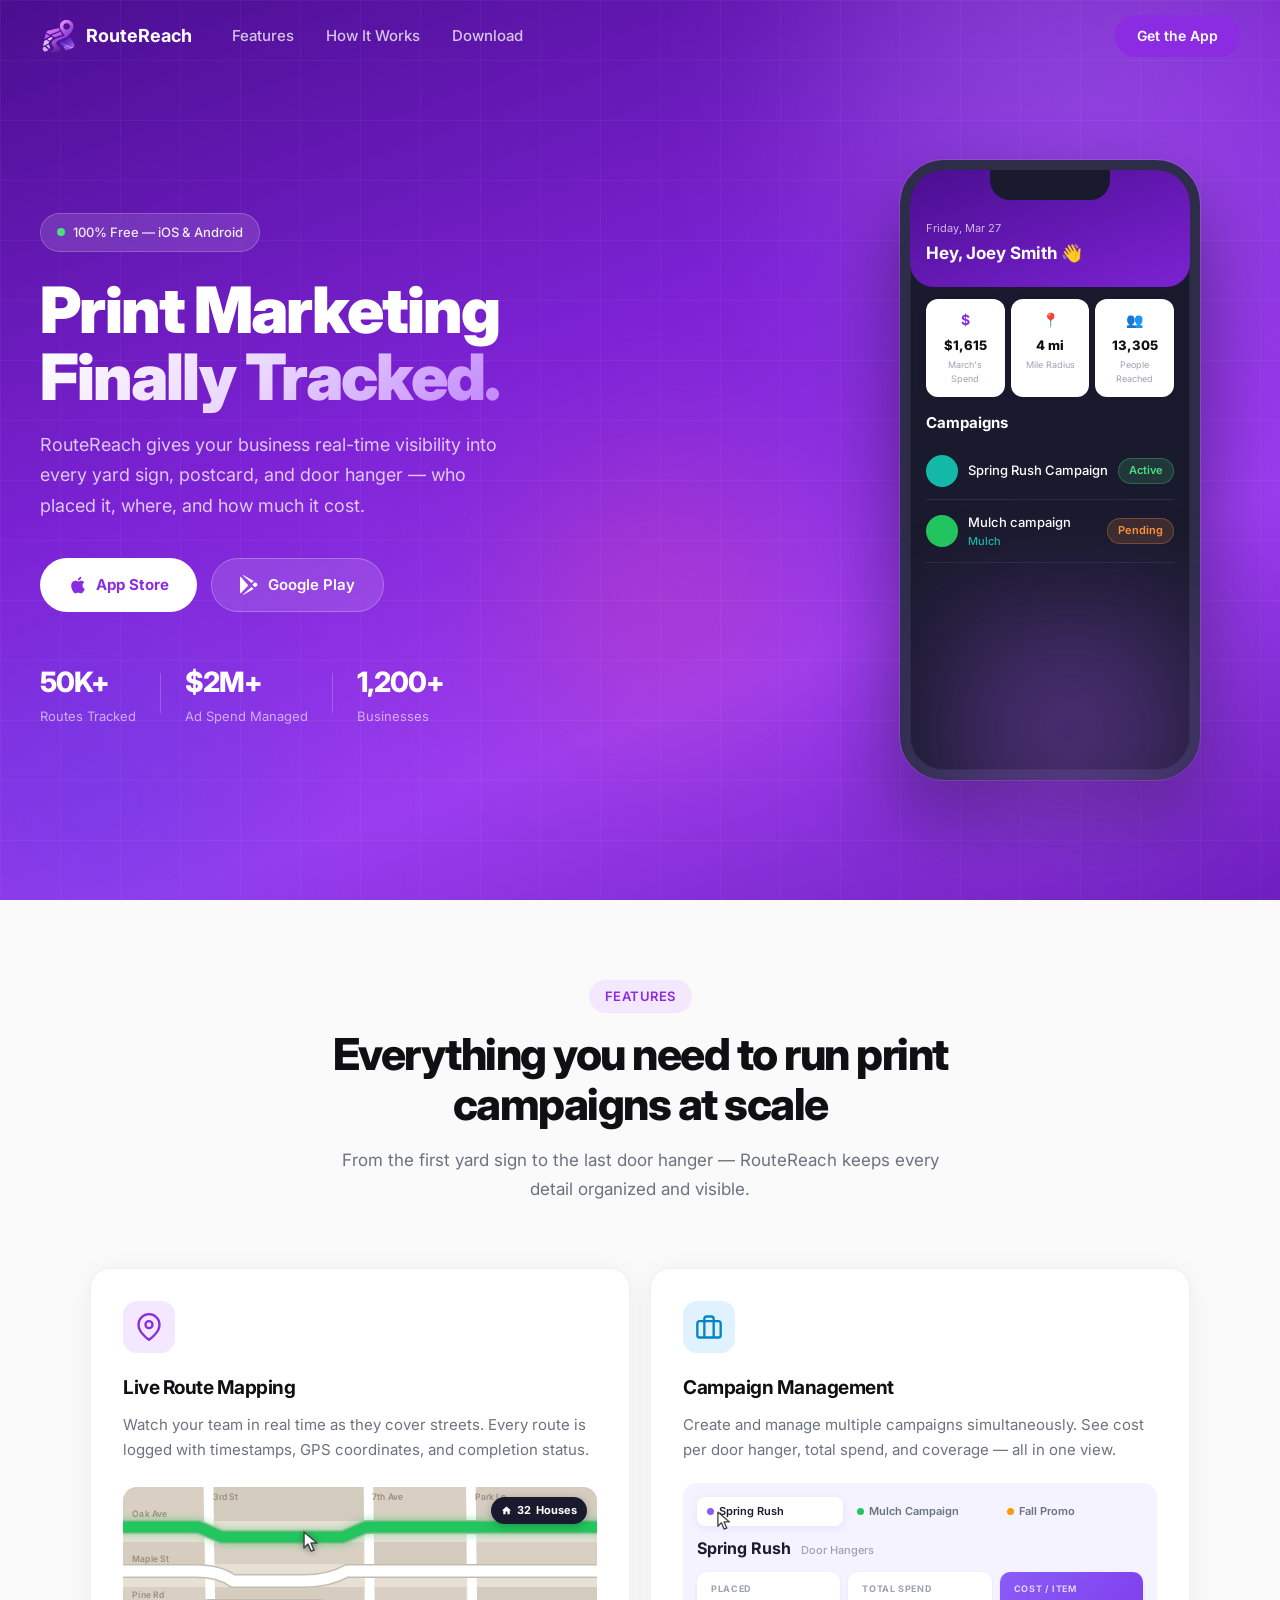
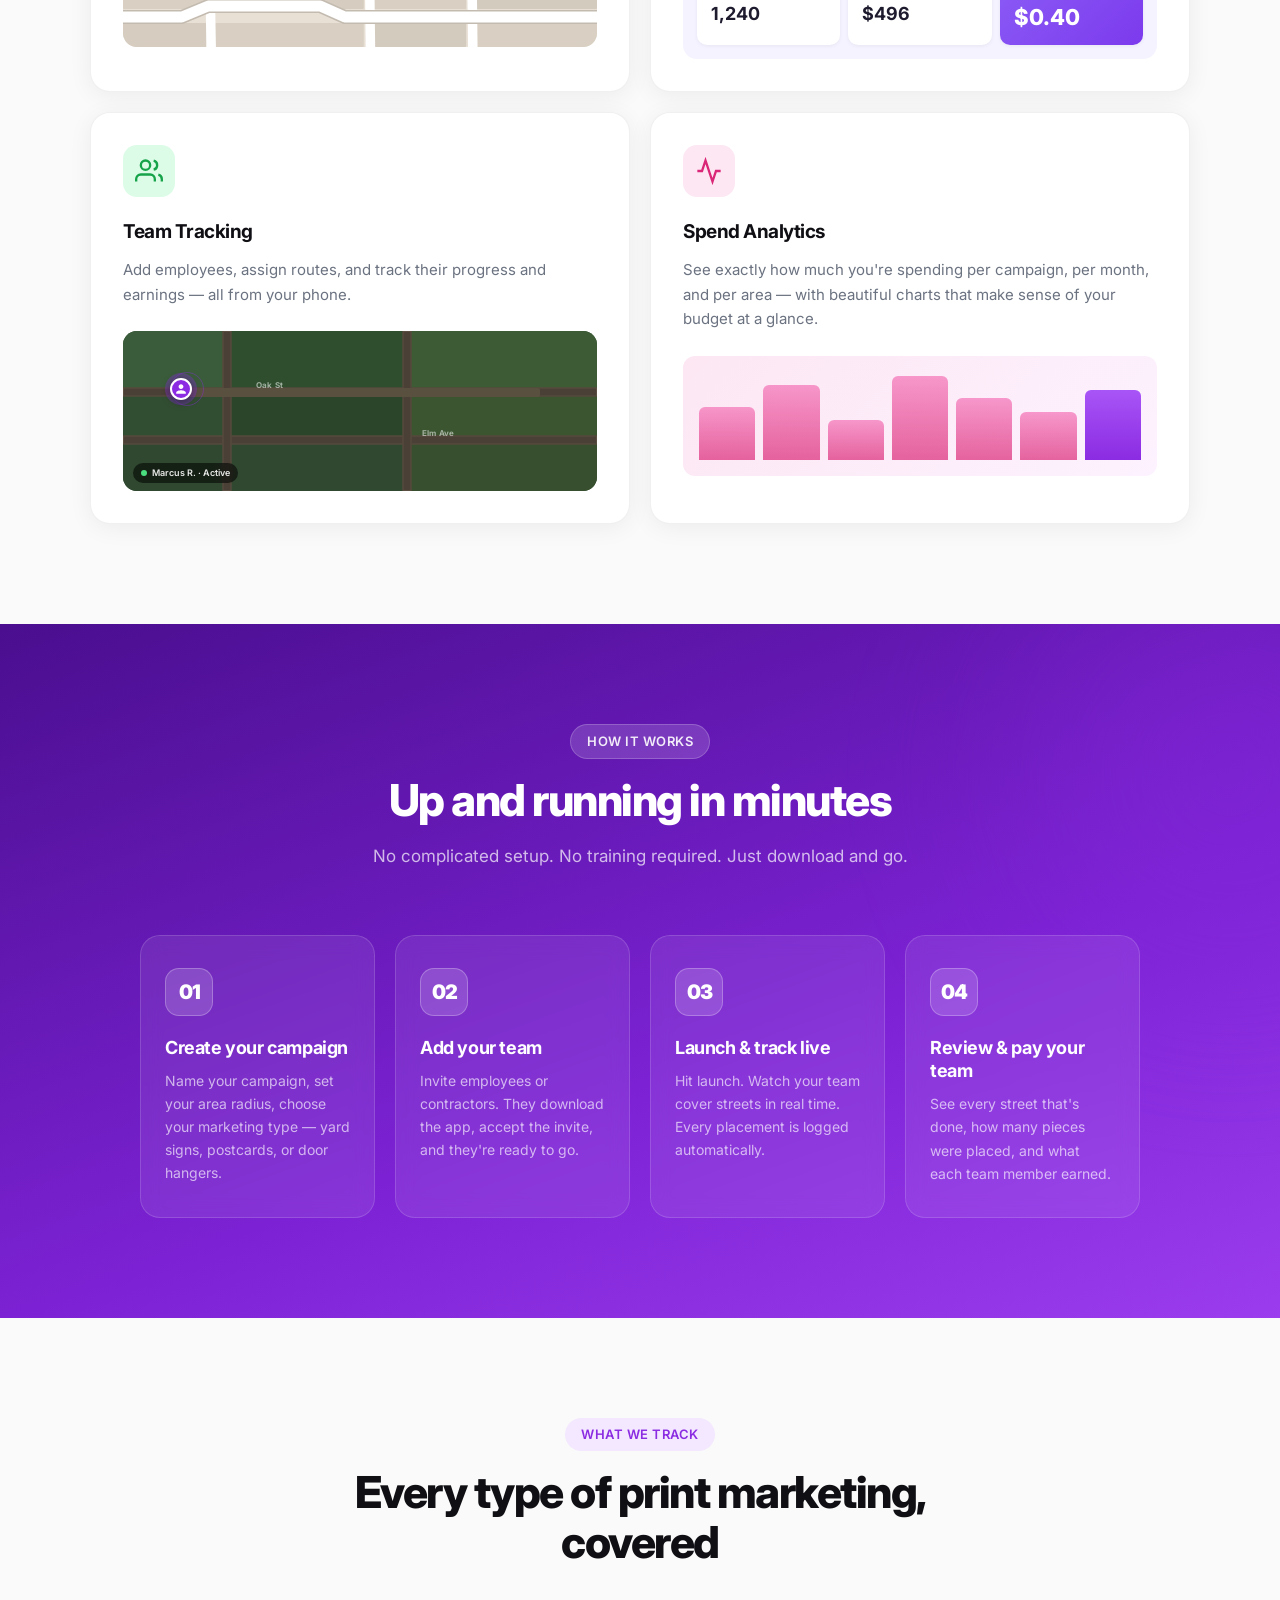
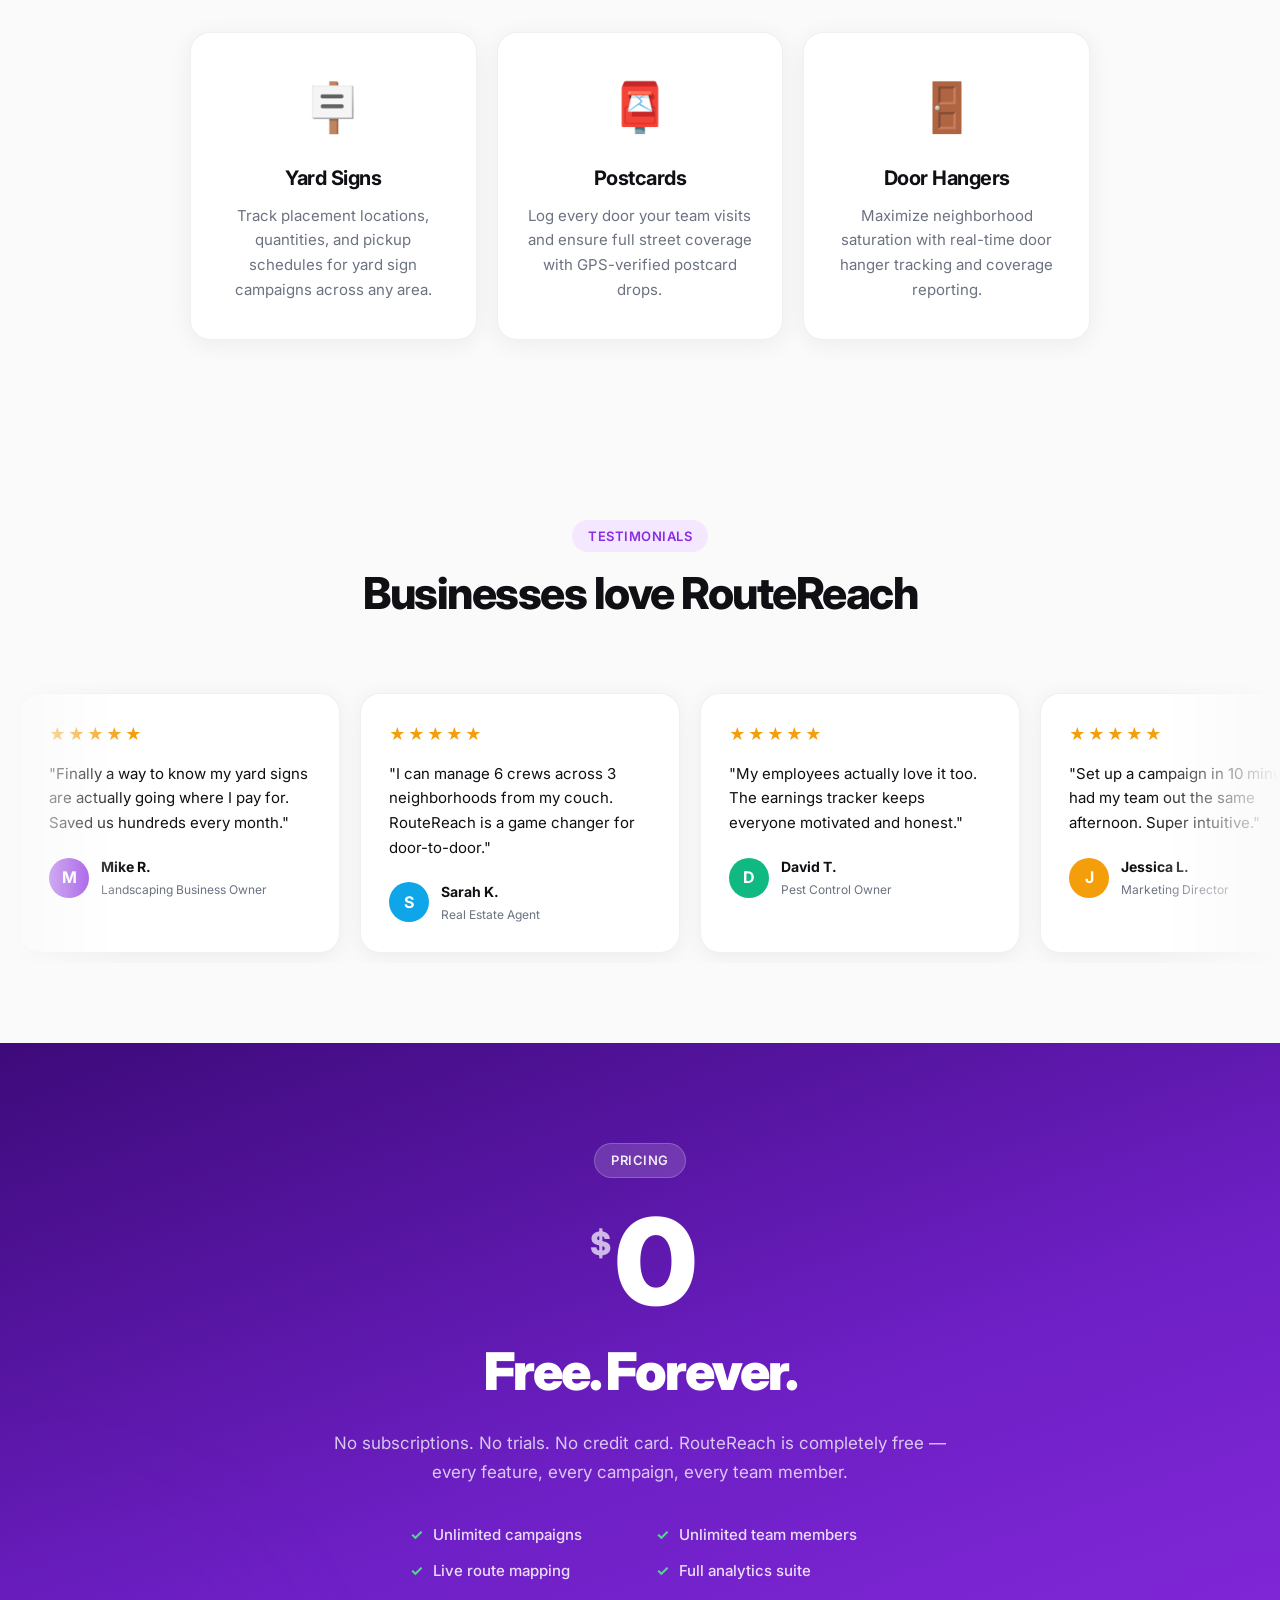
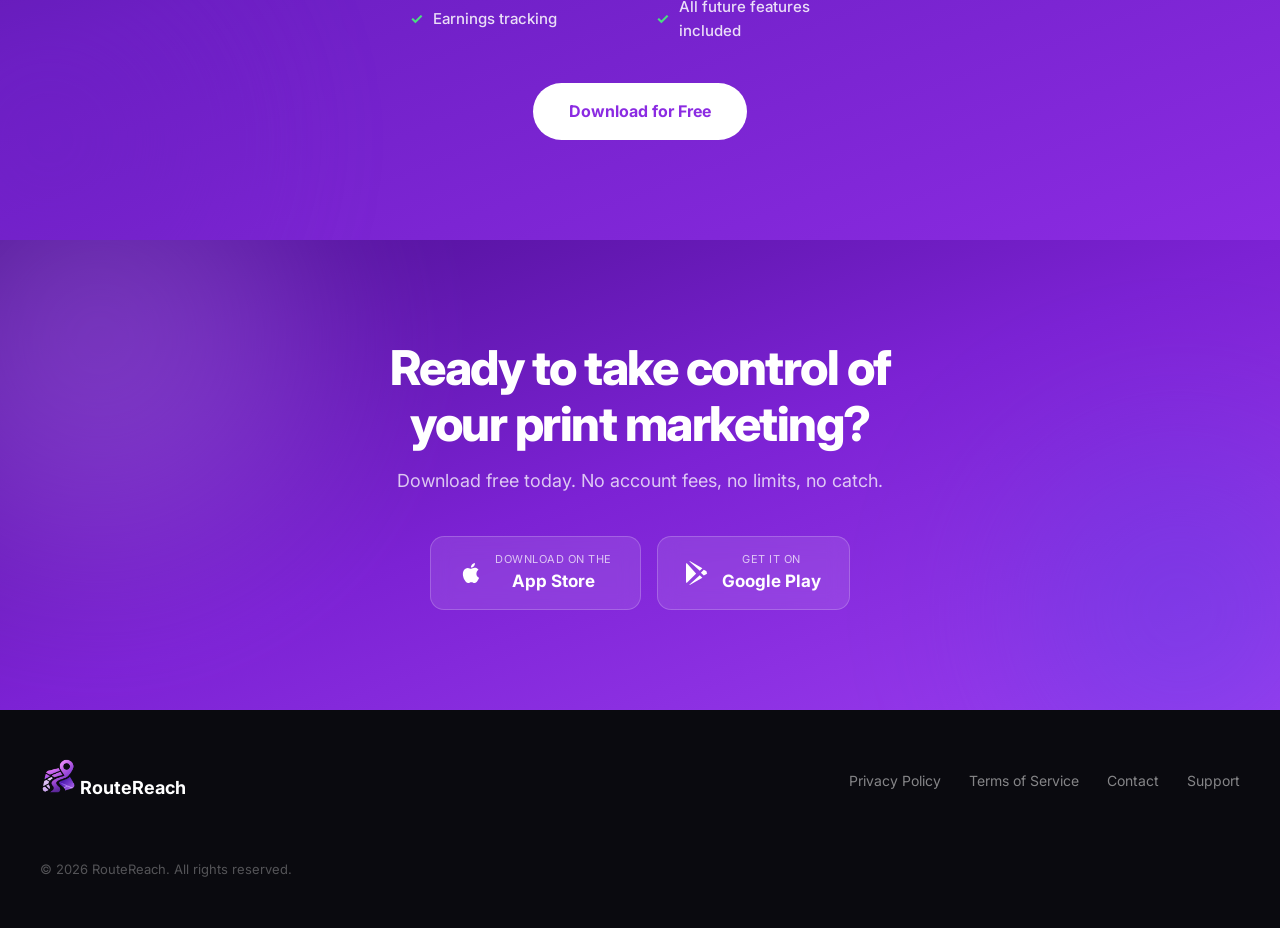
==== commit db72f184: "Update phone greeting to Joey Smith" ====
--- a/index.html
+++ b/index.html
@@ -83,7 +83,7 @@
         <div class="phone-screen">
           <div class="phone-header">
             <span class="phone-date">Friday, Mar 27</span>
-            <h3 class="phone-greeting">Hey, Justin Dunphy 👋</h3>
+            <h3 class="phone-greeting">Hey, Joey Smith 👋</h3>
           </div>
           <div class="phone-cards">
             <div class="phone-card">
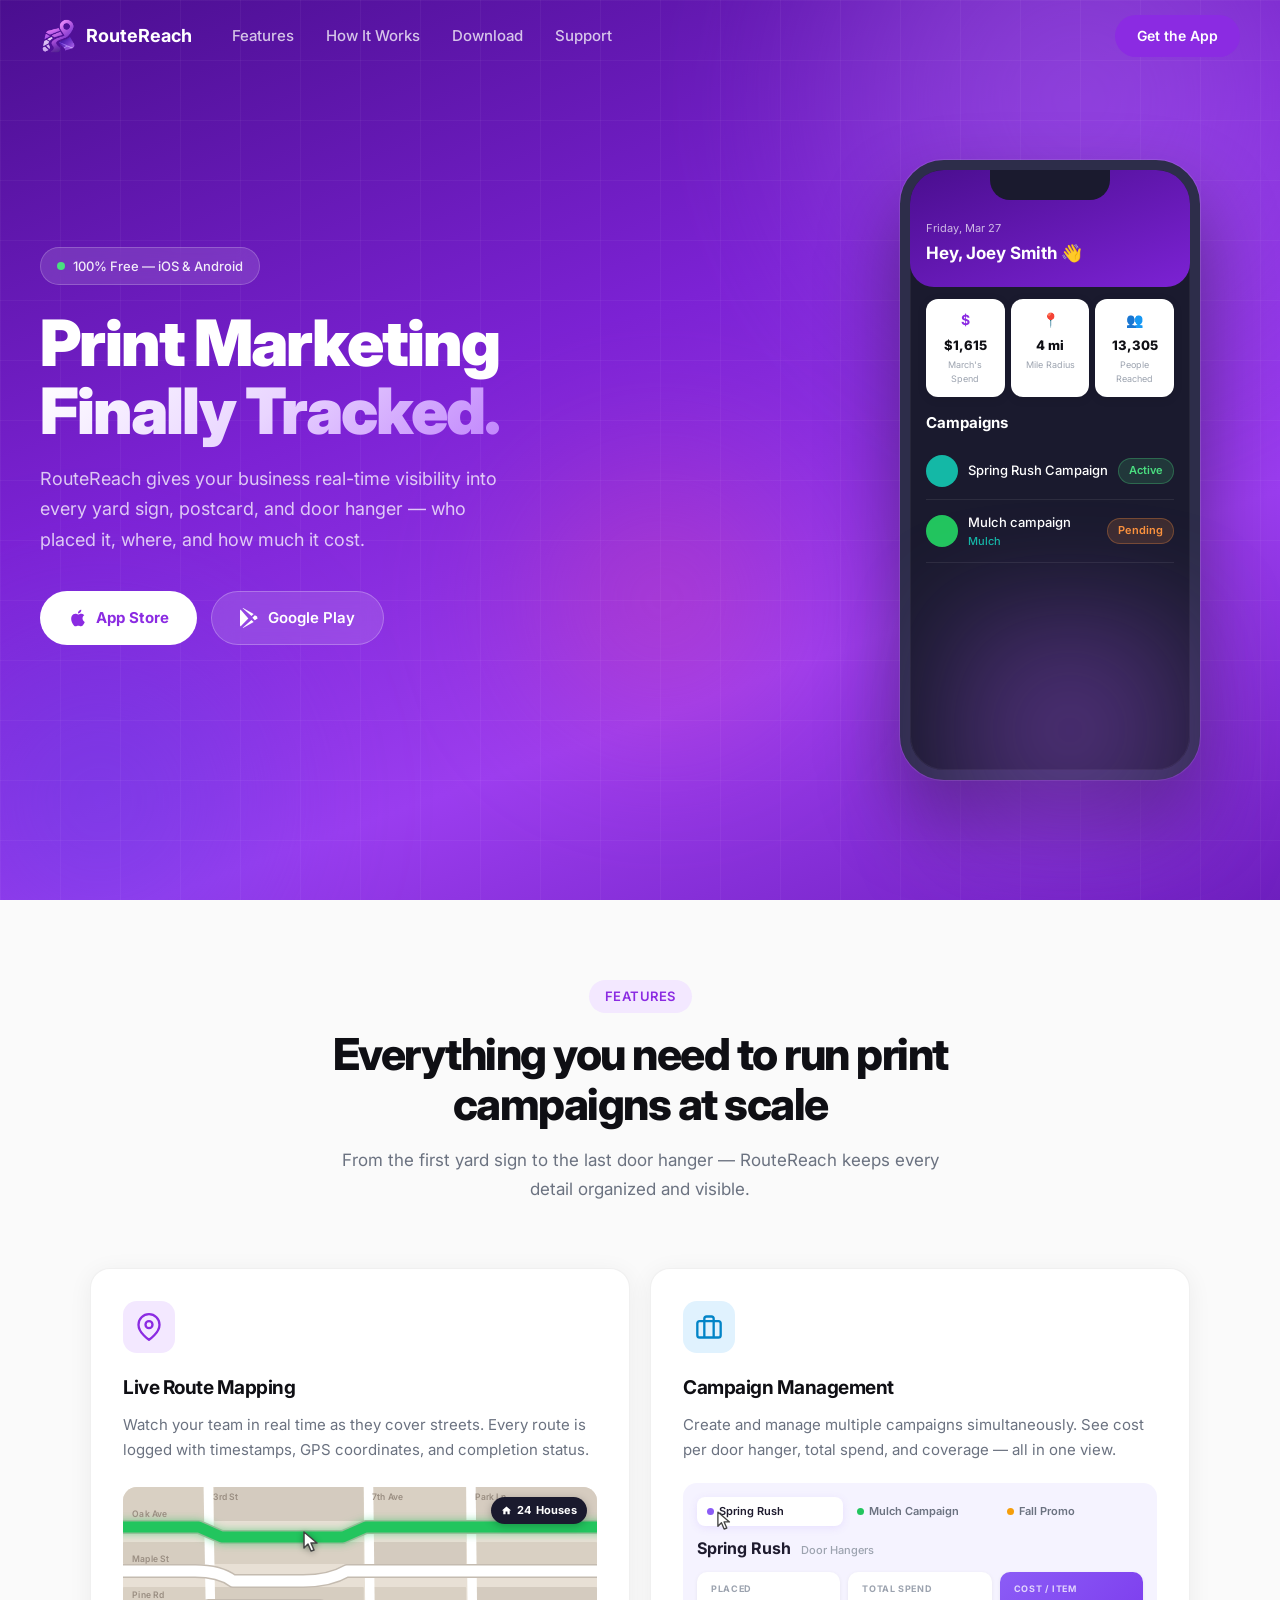
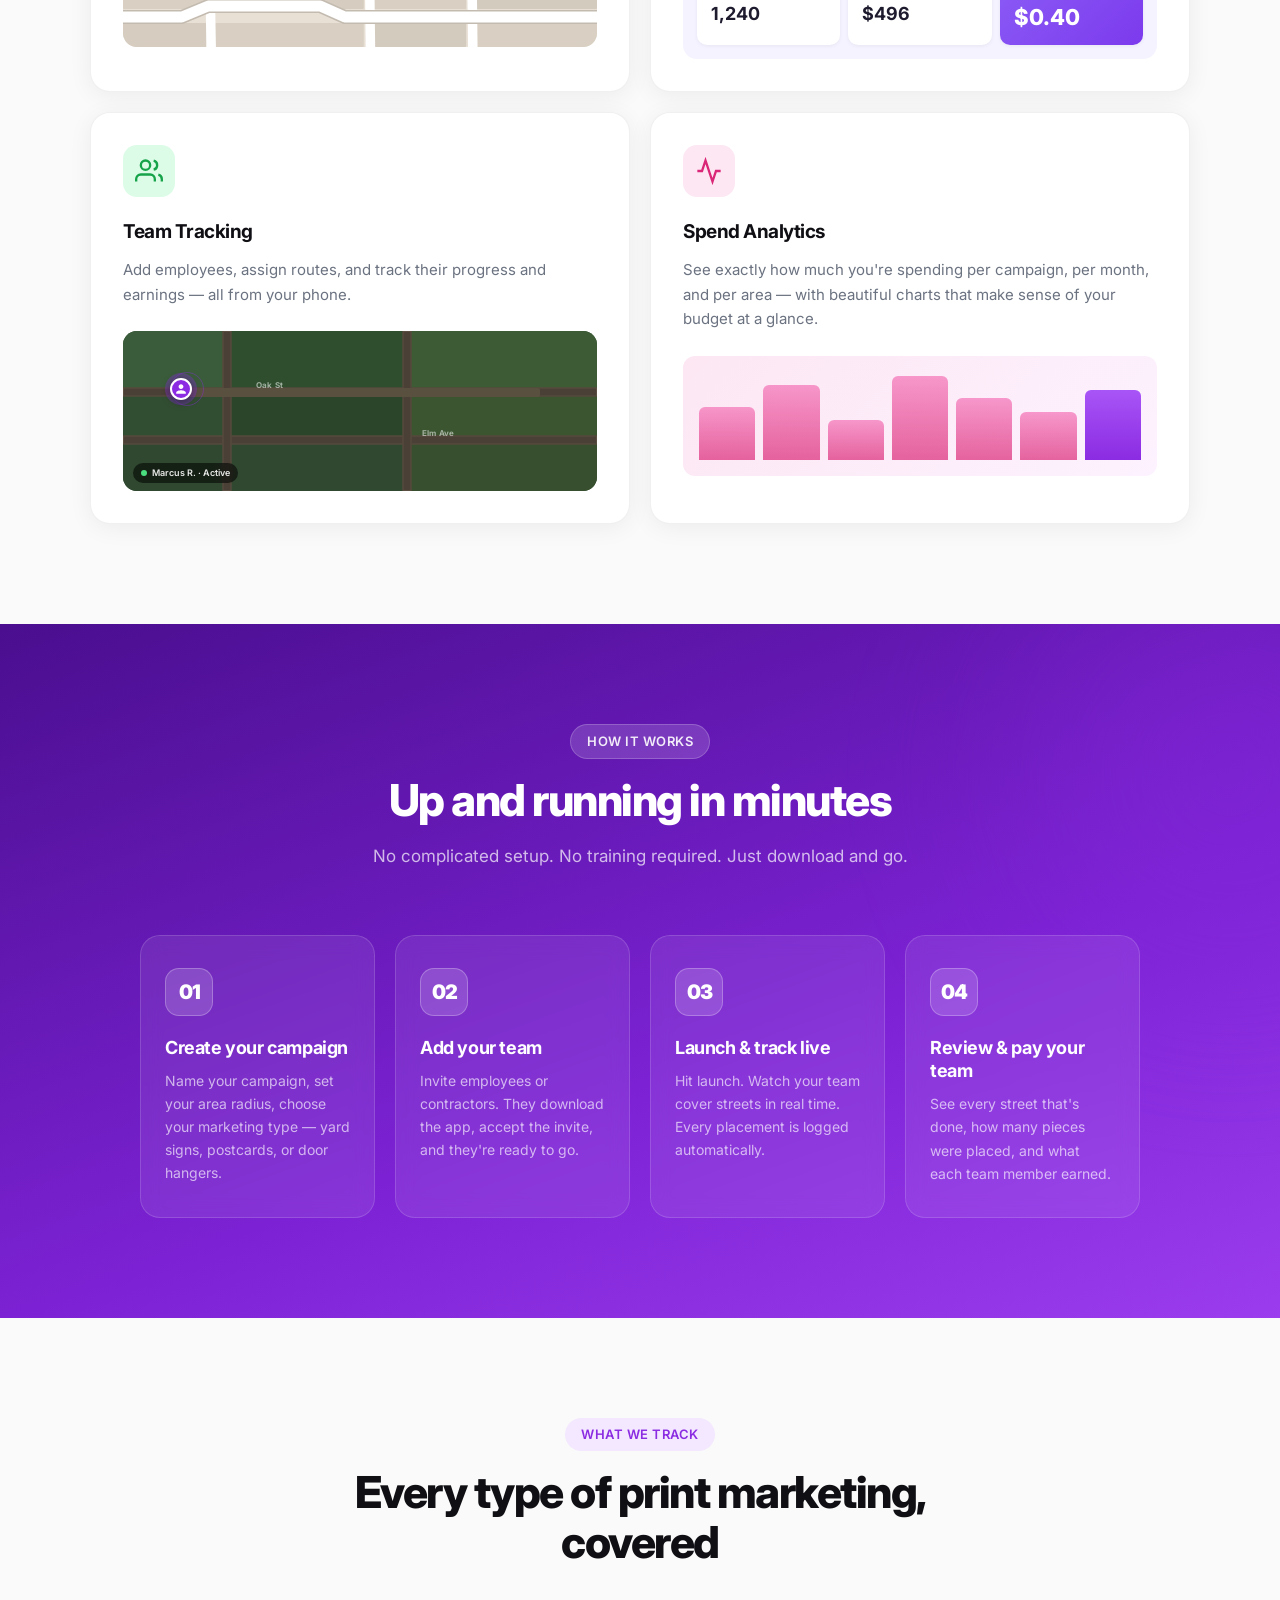
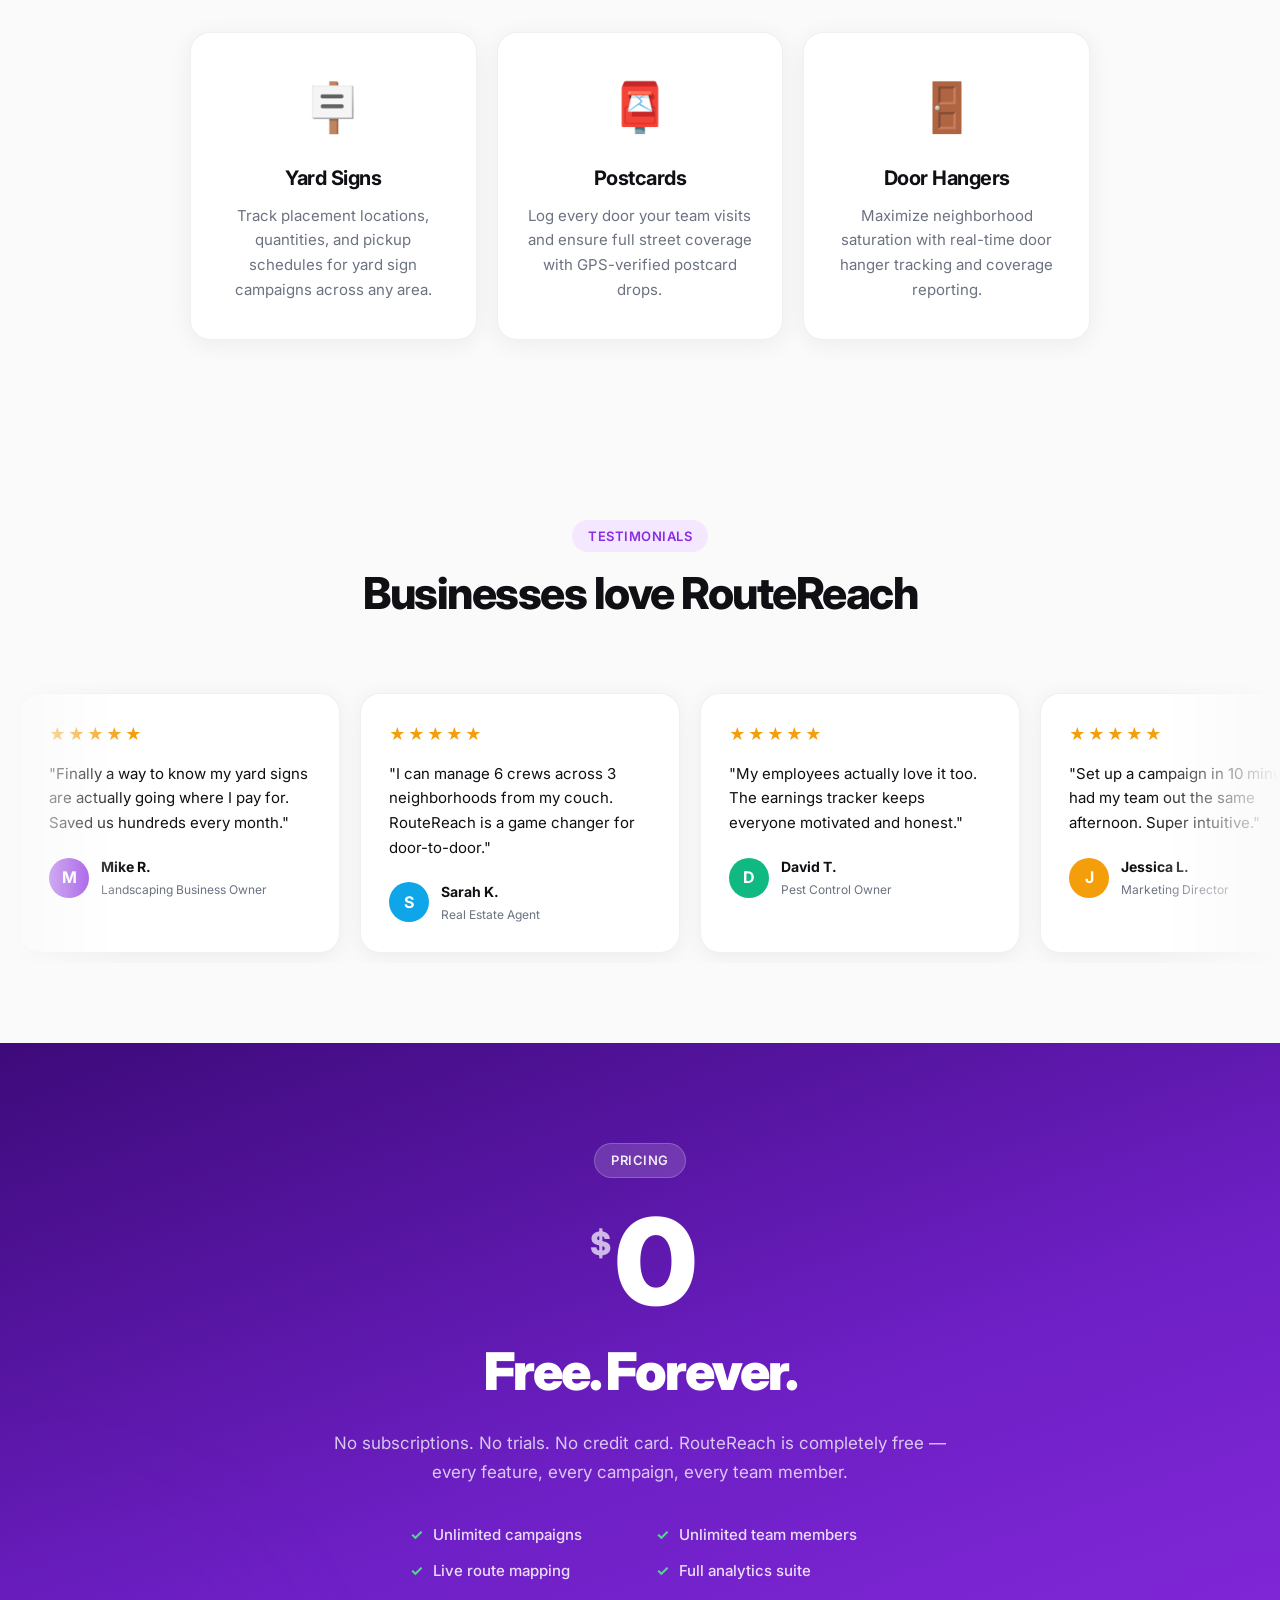
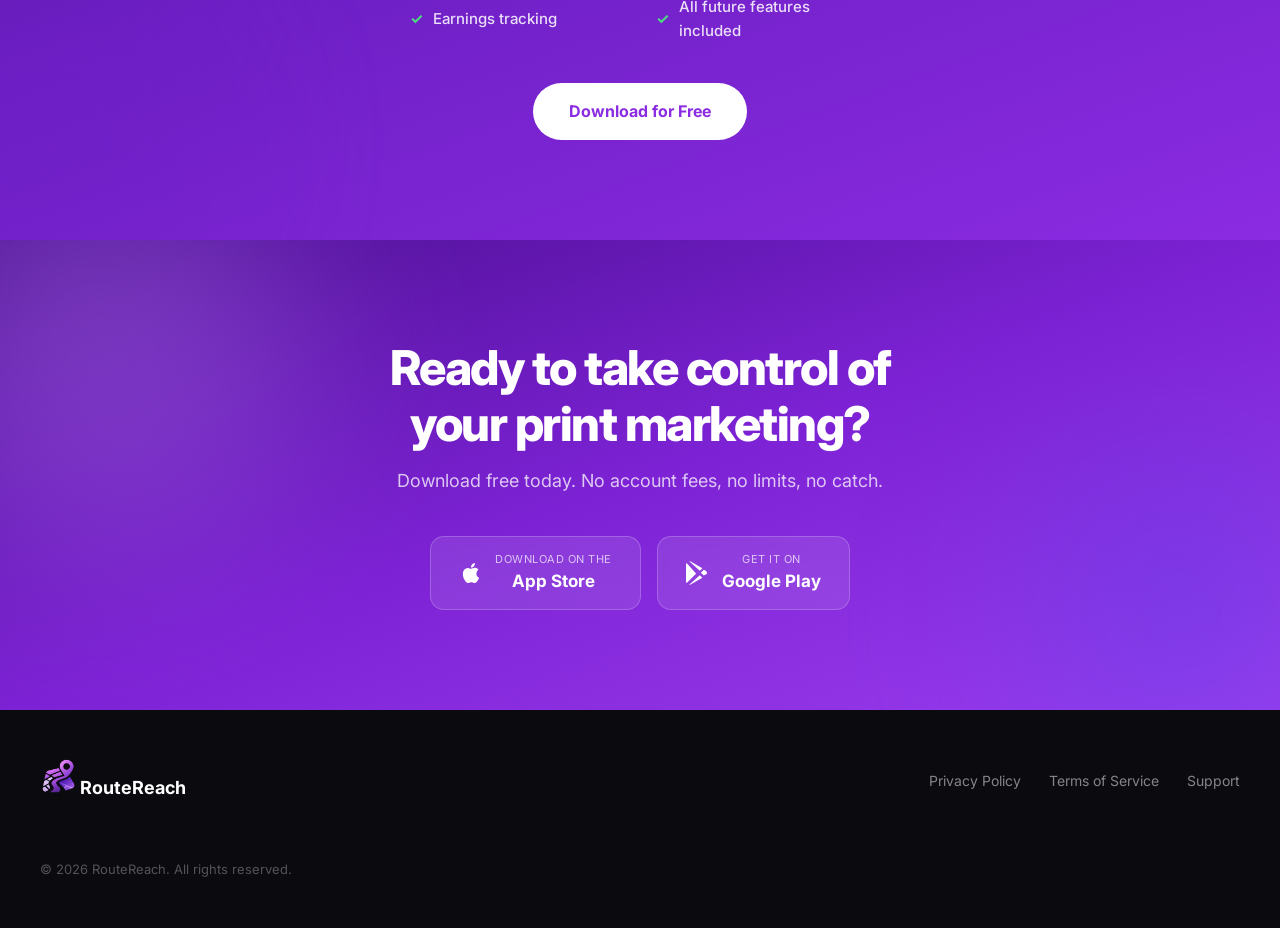
==== commit e440b635: "Add support page with contact email and AI chat" ====
--- a/index.html
+++ b/index.html
@@ -22,6 +22,7 @@
         <a href="#features">Features</a>
         <a href="#how-it-works">How It Works</a>
         <a href="#download">Download</a>
+        <a href="support.html">Support</a>
       </div>
       <div class="nav-cta">
         <a href="#download" class="btn-nav">Get the App</a>
@@ -60,22 +61,6 @@
             <svg width="20" height="20" viewBox="0 0 24 24" fill="currentColor"><path d="M3.18 23.76c.31.17.67.19 1.01.04l12.2-6.93-2.61-2.61-10.6 9.5zM.54 1.96C.2 2.34 0 2.9 0 3.63v16.74c0 .73.2 1.29.54 1.67l.09.08 9.38-9.38v-.22L.63 1.88l-.09.08zM20.54 10.27l-2.75-1.56-2.92 2.92 2.92 2.92 2.77-1.57c.79-.45.79-1.18-.02-1.71zM4.19.2L16.39 7.13l-2.61 2.61L3.18.24C3.52.09 3.88.11 4.19.2z"/></svg>
             Google Play
           </a>
-        </div>
-        <div class="hero-stats reveal">
-          <div class="stat">
-            <span class="stat-num">50K+</span>
-            <span class="stat-label">Routes Tracked</span>
-          </div>
-          <div class="stat-divider"></div>
-          <div class="stat">
-            <span class="stat-num">$2M+</span>
-            <span class="stat-label">Ad Spend Managed</span>
-          </div>
-          <div class="stat-divider"></div>
-          <div class="stat">
-            <span class="stat-num">1,200+</span>
-            <span class="stat-label">Businesses</span>
-          </div>
         </div>
       </div>
       <div class="hero-phone reveal">
@@ -559,8 +544,7 @@
       <div class="footer-links">
         <a href="privacy.html">Privacy Policy</a>
         <a href="terms.html">Terms of Service</a>
-        <a href="#">Contact</a>
-        <a href="#">Support</a>
+        <a href="support.html">Support</a>
       </div>
       <div class="footer-copy">© 2026 RouteReach. All rights reserved.</div>
     </div>
--- a/styles.css
+++ b/styles.css
@@ -1,6 +1,10 @@
 /* ============================================================
    ROUTEREACH — STYLES
    ============================================================ */
+
+html {
+  overflow-x: hidden;
+}
 
 *, *::before, *::after {
   box-sizing: border-box;
@@ -2302,10 +2306,28 @@
 
   .hero-left {
     align-items: center;
+    text-align: center;
+  }
+
+  .hero-buttons {
+    justify-content: center;
+    flex-wrap: wrap;
+    width: 100%;
+  }
+
+  .btn-primary,
+  .btn-secondary {
+    flex: 1 1 140px;
+    justify-content: center;
+  }
+
+  .hero-badge {
+    align-self: center;
   }
 
   .hero-sub {
     max-width: 100%;
+    font-size: 15px;
   }
 
   .hero-content .hero-phone {
